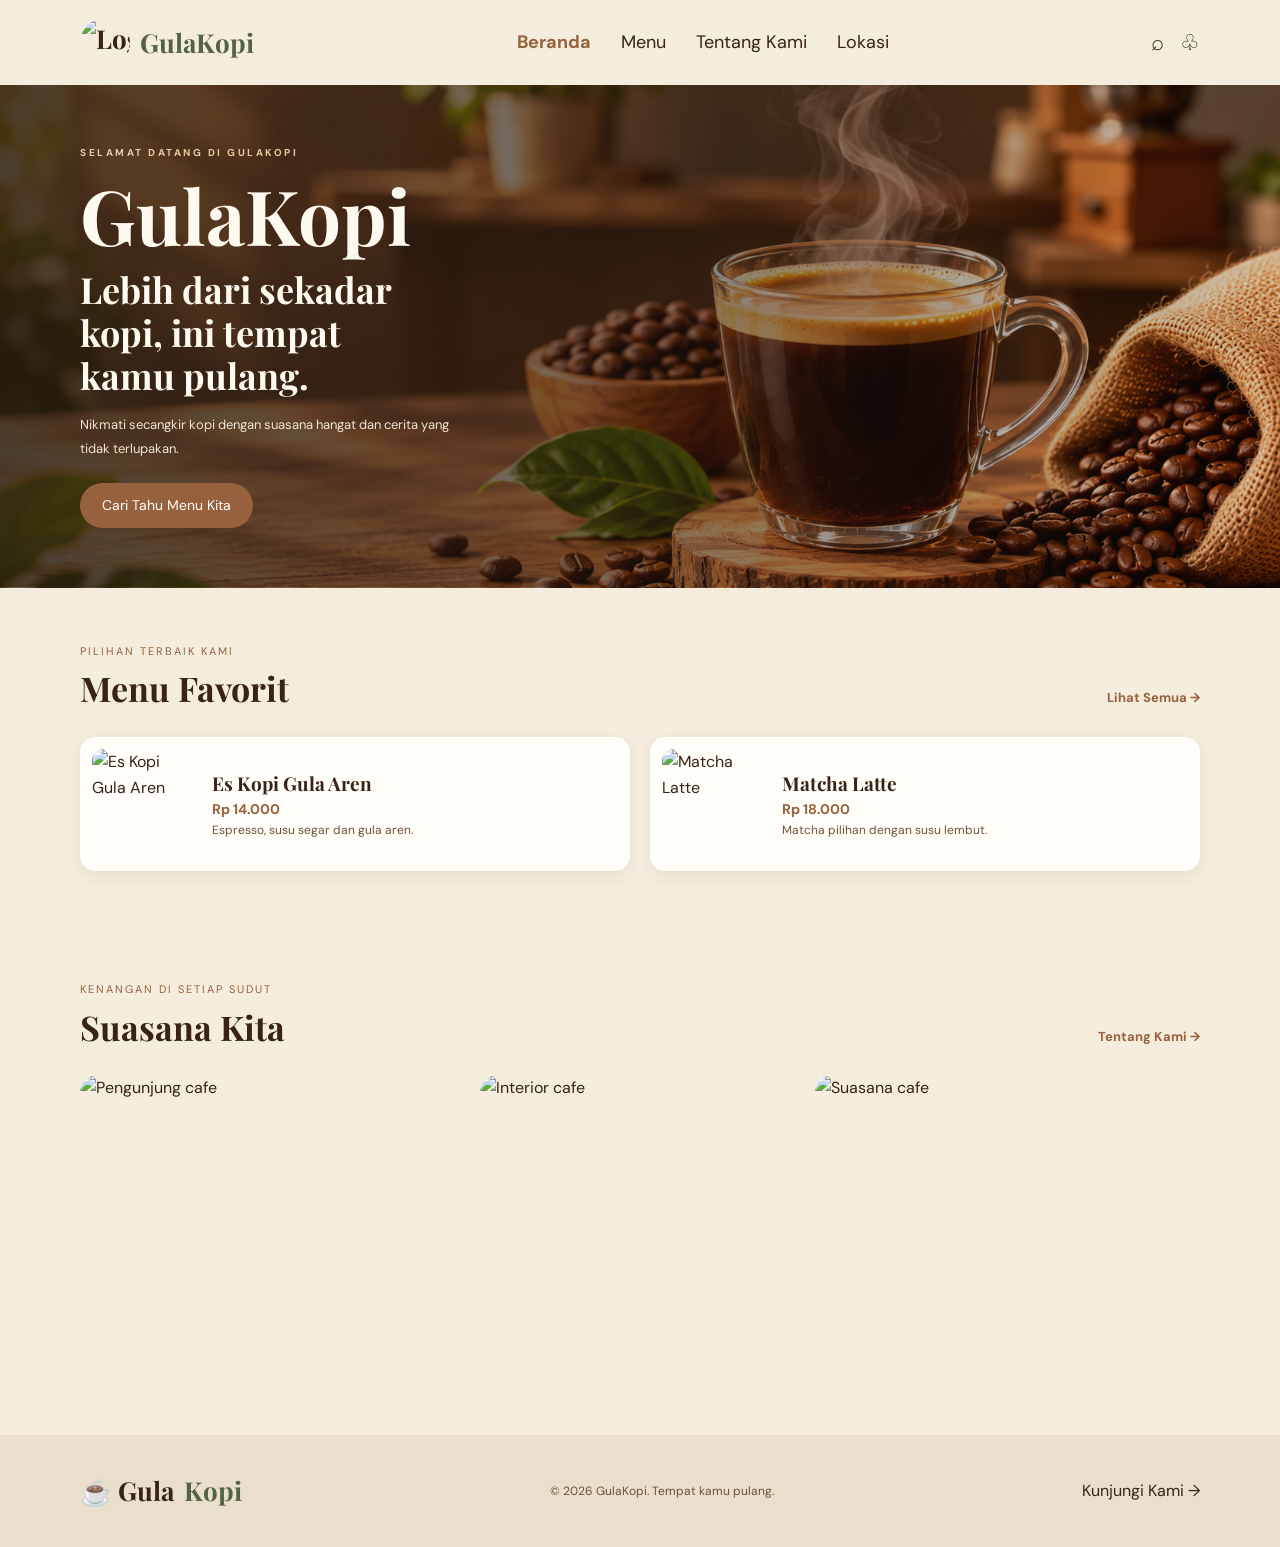
==== menu.html @ 79712e1f "pengembangan web" ====
<!doctype html>
<html lang="id">
  <head>
    <meta charset="UTF-8" />
    <meta name="viewport" content="width=device-width, initial-scale=1.0" />
    <title>GulaKopi</title>
    <link rel="stylesheet" href="style.css" />
  </head>
  <body>
    <header class="container navbar">
      <div class="logo">
        <img src="gambar/image copy .png" alt="Logo GulaKopi" />
        <span>GulaKopi</span>
      </div>

      <nav class="nav-links">
        <a class="active" href="index.html">Beranda</a>
        <a href="menu.html">Menu</a>
        <a href="tentang.html">Tentang Kami</a>
        <a href="lokasi.html">Lokasi</a>
      </nav>

      <div class="nav-action">
        <a href="menu.html">⌕</a>
        <a href="pesan.html">♧</a>
      </div>
    </header>

    <main class="container">
      <section class="hero">
        <div>
          <div class="eyebrow">SELAMAT DATANG DI GULAKOPI</div>
          <h1>GulaKopi</h1>
          <h2>Lebih dari sekadar<br />kopi, ini tempat<br />kamu pulang.</h2>

          <p>
            Nikmati secangkir kopi dengan suasana hangat dan cerita yang tidak
            terlupakan.
          </p>

          <a href="menu.html" class="btn">Cari Tahu Menu Kita</a>
        </div>

        <div class="hero-gallery">
          <img src="gambar/image.png" alt="Interior kedai" />
        </div>
      </section>

      <section class="section">
        <div class="section-heading">
          <div>
            <p>PILIHAN TERBAIK KAMI</p>
            <h2>Menu Favorit</h2>
          </div>
          <a href="menu.html" class="text-link">Lihat Semua →</a>
        </div>

        <div class="favorite-grid">
          <article class="favorite-card">
            <img src="gambar 3.jpg" alt="Es Kopi Gula Aren" />
            <div>
              <h3>Es Kopi Gula Aren</h3>
              <div class="price">Rp 14.000</div>
              <p>Espresso, susu segar dan gula aren.</p>
            </div>
          </article>

          <article class="favorite-card">
            <img src="gambar 4.jpg" alt="Matcha Latte" />
            <div>
              <h3>Matcha Latte</h3>
              <div class="price">Rp 18.000</div>
              <p>Matcha pilihan dengan susu lembut.</p>
            </div>
          </article>
        </div>
      </section>

      <section class="section">
        <div class="section-heading">
          <div>
            <p>KENANGAN DI SETIAP SUDUT</p>
            <h2>Suasana Kita</h2>
          </div>
          <a href="tentang.html" class="text-link">Tentang Kami →</a>
        </div>

        <div class="ambience-grid">
          <img src="gambar 2.jpg" alt="Pengunjung cafe" />
          <img src="gambar 2.jpg" alt="Interior cafe" />
          <img src="gambar 1.jpg" alt="Suasana cafe" />
        </div>
      </section>
    </main>

    <footer class="footer">
      <div class="container footer-content">
        <a href="index.html" class="logo">☕ Gula<span>Kopi</span></a>
        <p>© 2026 GulaKopi. Tempat kamu pulang.</p>
        <a href="lokasi.html">Kunjungi Kami →</a>
      </div>
    </footer>
  </body>
</html>
---- style.css ----
@import url('https://fonts.googleapis.com/css2?family=DM+Sans:wght@400;500;600;700&family=Playfair+Display:wght@500;600;700&display=swap');

/* ========================================
   COLOR VARIABLES
======================================== */

:root {
    --cream: #f4eddd;
    --cream-dark: #e8ddc7;
    --brown: #382316;
    --brown-light: #705039;
    --coffee: #98613d;
    --white: #fffdf8;
    --green: #536345;
}

/* ========================================
   RESET & GLOBAL
======================================== */

* {
    margin: 0;
    padding: 0;
    box-sizing: border-box;
    scroll-behavior: smooth;
}

body {
    background: var(--cream);
    color: var(--brown);
    font-family: 'DM Sans', sans-serif;
    line-height: 1.6;
    overflow-x: hidden;
}

a {
    color: inherit;
    text-decoration: none;
}

img {
    display: block;
    width: 100%;
    object-fit: cover;
}

h1, h2, h3, .logo {
    font-family: 'Playfair Display', Georgia, serif;
}

.container {
    width: min(1120px, 90%);
    margin: auto;
}

/* NAVBAR */

.logo {
    display: flex;
    align-items: center;
    gap: 10px;
}

.logo img {
    width: 50px;
    height: 50px;
    border-radius: 50%;
}

.navbar {
    height: 85px;
    display: flex;
    align-items: center;
    justify-content: space-between;
    gap: 25px;
}

.logo {
    font-size: 26px;
    font-weight: 700;
    white-space: nowrap;
}

.logo span {
    color: var(--green);
}

.nav-links {
    display: flex;
    align-items: center;
    gap: 30px;
}

.nav-links a {
    font-size: 18px;
    transition: .3s;
}

.nav-links a:hover,
.nav-links a.active {
    color: var(--coffee);
    font-weight: 700;
}

.nav-action {
    display: flex;
    gap: 16px;
    font-size: 22px;
}

/* BUTTON */

.btn {
    display: inline-block;
    padding: 12px 24px;
    border-radius: 30px;
    background: var(--coffee);
    color: white;
    font-size: 14px;
    transition: .3s;
    border: none;
    cursor: pointer;
}

.btn:hover {
    background: var(--brown);
    transform: translateY(-2px);
}

.btn-outline {
    background: transparent;
    color: var(--brown);
    border: 1px solid var(--coffee);
}

/* HERO */
.hero {
    position: relative;
    width: 100vw;
    min-height: 500px;

    margin-left: calc(50% - 50vw);

    display: flex;
    align-items: center;

    padding: 60px max(6%, calc((100vw - 1120px) / 2));

    background-image:
        linear-gradient(
            90deg,
            rgba(35, 23, 15, 0.82) 0%,
            rgba(35, 23, 15, 0.60) 45%,
            rgba(35, 23, 15, 0.20) 100%
        ),
        url("gambar/image.png");

    background-size: cover;
    background-position: center;
    background-repeat: no-repeat;

    overflow: hidden;
}

/* Sembunyikan gambar gallery lama */

.hero-gallery {
    display: none;
}

/* HERO CONTENT */

.hero > div:first-child {
    position: relative;
    z-index: 2;
    max-width: 480px;
}

.hero .eyebrow {
    color: #e8c9a4;
    font-size: 10px;
    font-weight: 700;
    letter-spacing: 2.5px;
    margin-bottom: 14px;
}

.hero h1 {
    color: #fffaf0;
    font-size: clamp(55px, 6vw, 76px);
    line-height: 1.05;
    margin-bottom: 13px;
}

.hero h2 {
    color: #fffaf0;
    font-size: clamp(27px, 3.2vw, 36px);
    line-height: 1.2;
    margin-bottom: 16px;
}

.hero p {
    max-width: 380px;
    color: #f0e5d5;
    font-size: 13px;
    line-height: 1.8;
    margin-bottom: 23px;
}

.hero .btn {
    padding: 11px 22px;
    background: var(--coffee);
    color: white;
}

.hero .btn:hover {
    background: #70452c;
}

/* ========================================
   GENERAL SECTION
======================================== */

.section {
    padding: 55px 0;
}

.section-heading {
    display: flex;
    justify-content: space-between;
    align-items: end;
    margin-bottom: 28px;
}

.section-heading h2 {
    font-size: 34px;
    line-height: 1.2;
}

.section-heading p {
    color: var(--coffee);
    font-size: 11px;
    letter-spacing: 2px;
    margin-bottom: 8px;
}

.text-link {
    color: var(--coffee);
    font-size: 13px;
    font-weight: 700;
}

/* ========================================
   PRODUCT CARDS
======================================== */

.product-grid {
    display: grid;
    grid-template-columns: repeat(3, 1fr);
    gap: 22px;
}

.product-card {
    background: var(--white);
    padding: 12px;
    border-radius: 16px;
    box-shadow: 0 6px 18px #38231613;
    transition: .3s;
}

.product-card:hover {
    transform: translateY(-5px);
}

.product-card img {
    height: 205px;
    border-radius: 12px;
    margin-bottom: 13px;
}

.product-card h3 {
    font-size: 19px;
    margin-bottom: 5px;
}

.product-card p {
    font-size: 13px;
    color: var(--brown-light);
    margin-bottom: 10px;
}

.price {
    color: var(--coffee);
    font-weight: 700;
    font-size: 14px;
}

/* ========================================
   FAVORITE MENU
======================================== */

.favorite-grid {
    display: grid;
    grid-template-columns: repeat(2, 1fr);
    gap: 20px;
}

.favorite-card {
    display: flex;
    gap: 15px;
    padding: 12px;
    background: var(--white);
    border-radius: 15px;
    align-items: center;
    box-shadow: 0 5px 15px #38231612;
}

.favorite-card img {
    width: 105px;
    height: 110px;
    border-radius: 12px;
}

.favorite-card h3 {
    font-size: 19px;
}

.favorite-card p {
    font-size: 12px;
    color: var(--brown-light);
}

/* ========================================
   AMBIENCE
======================================== */

.ambience-grid {
    display: grid;
    grid-template-columns: 1.2fr 1fr 1.2fr;
    gap: 15px;
}

.ambience-grid img {
    height: 240px;
    border-radius: 18px;
}

/* ========================================
   PAGE HEADER
======================================== */

.page-header {
    padding: 65px 0 45px;
    text-align: center;
}

.page-header h1 {
    font-size: 48px;
    margin-bottom: 12px;
}

.page-header p {
    color: var(--brown-light);
    font-size: 14px;
}

/* ========================================
   ABOUT
======================================== */

.about-grid {
    display: grid;
    grid-template-columns: 1fr 1fr;
    gap: 45px;
    align-items: center;
}

.about-grid img {
    height: 390px;
    border-radius: 20px;
}

.about-grid h2 {
    font-size: 36px;
    line-height: 1.2;
    margin-bottom: 18px;
}

.about-grid p {
    color: var(--brown-light);
    font-size: 14px;
    margin-bottom: 15px;
}

/* ========================================
   INFO
======================================== */

.info-grid {
    display: grid;
    grid-template-columns: repeat(3, 1fr);
    gap: 20px;
}

.info-card {
    background: var(--white);
    padding: 28px;
    border-radius: 17px;
}

.info-card .icon {
    font-size: 28px;
    margin-bottom: 12px;
}

.info-card h3 {
    font-size: 20px;
    margin-bottom: 10px;
}

.info-card p {
    color: var(--brown-light);
    font-size: 13px;
}

/* ========================================
   LOCATION
======================================== */

.location-box {
    background: var(--white);
    padding: 20px;
    border-radius: 18px;
    display: grid;
    grid-template-columns: 1fr 1fr;
    gap: 25px;
    align-items: center;
}

.location-box img {
    height: 300px;
    border-radius: 12px;
}

/* ========================================
   ORDER
======================================== */

.order-layout {
    display: grid;
    grid-template-columns: 1.4fr .8fr;
    gap: 25px;
    align-items: start;
}

.order-list,
.order-summary {
    background: var(--white);
    padding: 22px;
    border-radius: 17px;
}

.order-item {
    display: flex;
    align-items: center;
    gap: 15px;
    padding: 15px 0;
    border-bottom: 1px solid var(--cream-dark);
}

.order-item img {
    width: 80px;
    height: 80px;
    border-radius: 12px;
}

.order-item-info {
    flex: 1;
}

.order-item h3 {
    font-size: 17px;
}

.order-item p {
    color: var(--coffee);
    font-size: 13px;
}

.order-item input {
    width: 55px;
    padding: 8px;
    border: 1px solid var(--cream-dark);
    border-radius: 8px;
}

.order-summary h2 {
    margin-bottom: 18px;
}

.summary-row {
    display: flex;
    justify-content: space-between;
    margin: 13px 0;
    font-size: 14px;
}

.total {
    border-top: 1px solid var(--cream-dark);
    padding-top: 15px;
    font-weight: 700;
}

/* ========================================
   FOOTER
======================================== */

.footer {
    background: #e9dfcc;
    padding: 35px 0;
    margin-top: 65px;
}

.footer-content {
    display: flex;
    justify-content: space-between;
    align-items: center;
    gap: 20px;
}

.footer p {
    font-size: 12px;
    color: var(--brown-light);
}

/* ========================================
   RESPONSIVE - TABLET
======================================== */

@media (max-width: 800px) {

    .nav-links {
        gap: 15px;
    }

    .hero {
        min-height: 430px;
        padding: 50px 7%;
        background-position: center;
    }

    .hero h1 {
        font-size: 60px;
    }

    .hero h2 {
        font-size: 31px;
    }

    .product-grid {
        grid-template-columns: repeat(2, 1fr);
    }

    .order-layout {
        grid-template-columns: 1fr;
    }
}

/* ========================================
   RESPONSIVE - MOBILE
======================================== */

@media (max-width: 600px) {

    .navbar {
        height: auto;
        padding: 20px 0;
        flex-wrap: wrap;
    }

    .nav-links {
        order: 3;
        width: 100%;
        overflow-x: auto;
        padding: 8px 0;
        gap: 22px;
    }

    .nav-links a {
        white-space: nowrap;
        font-size: 12px;
    }

    /* HERO MOBILE */

    .hero {
        min-height: 380px;
        padding: 40px 6%;
        background-position: center;
    }

    .hero h1 {
        font-size: 48px;
    }

    .hero h2 {
        font-size: 26px;
    }

    .hero .eyebrow {
        font-size: 9px;
        margin-bottom: 10px;
    }

    .hero p {
        font-size: 12px;
        margin-bottom: 18px;
    }

    .hero .btn {
        padding: 10px 18px;
        font-size: 12px;
    }

    /* SECTION */

    .section {
        padding: 35px 0;
    }

    .section-heading h2 {
        font-size: 26px;
    }

    .section-heading {
        align-items: start;
        gap: 10px;
    }

    /* PRODUCTS */

    .product-grid {
        grid-template-columns: 1fr 1fr;
        gap: 12px;
    }

    .product-card img {
        height: 145px;
    }

    .product-card h3 {
        font-size: 15px;
    }

    .product-card p {
        font-size: 11px;
    }

    /* FAVORITE */

    .favorite-grid {
        grid-template-columns: 1fr;
    }

    /* ABOUT & LOCATION */

    .about-grid,
    .location-box {
        grid-template-columns: 1fr;
    }

    /* AMBIENCE */

    .ambience-grid {
        grid-template-columns: 1fr 1fr;
    }

    .ambience-grid img {
        height: 150px;
    }

    .ambience-grid img:first-child {
        grid-column: span 2;
    }

    /* INFO */

    .info-grid {
        grid-template-columns: 1fr;
    }

    /* PAGE HEADER */

    .page-header {
        padding: 40px 0 25px;
    }

    .page-header h1 {
        font-size: 36px;P
    }

    /* ABOUT IMAGE */

    .about-grid img {
        height: 260px;
    }

    /* FOOTER */

    .footer-content {
        flex-direction: column;
        text-align: center;
    }
}
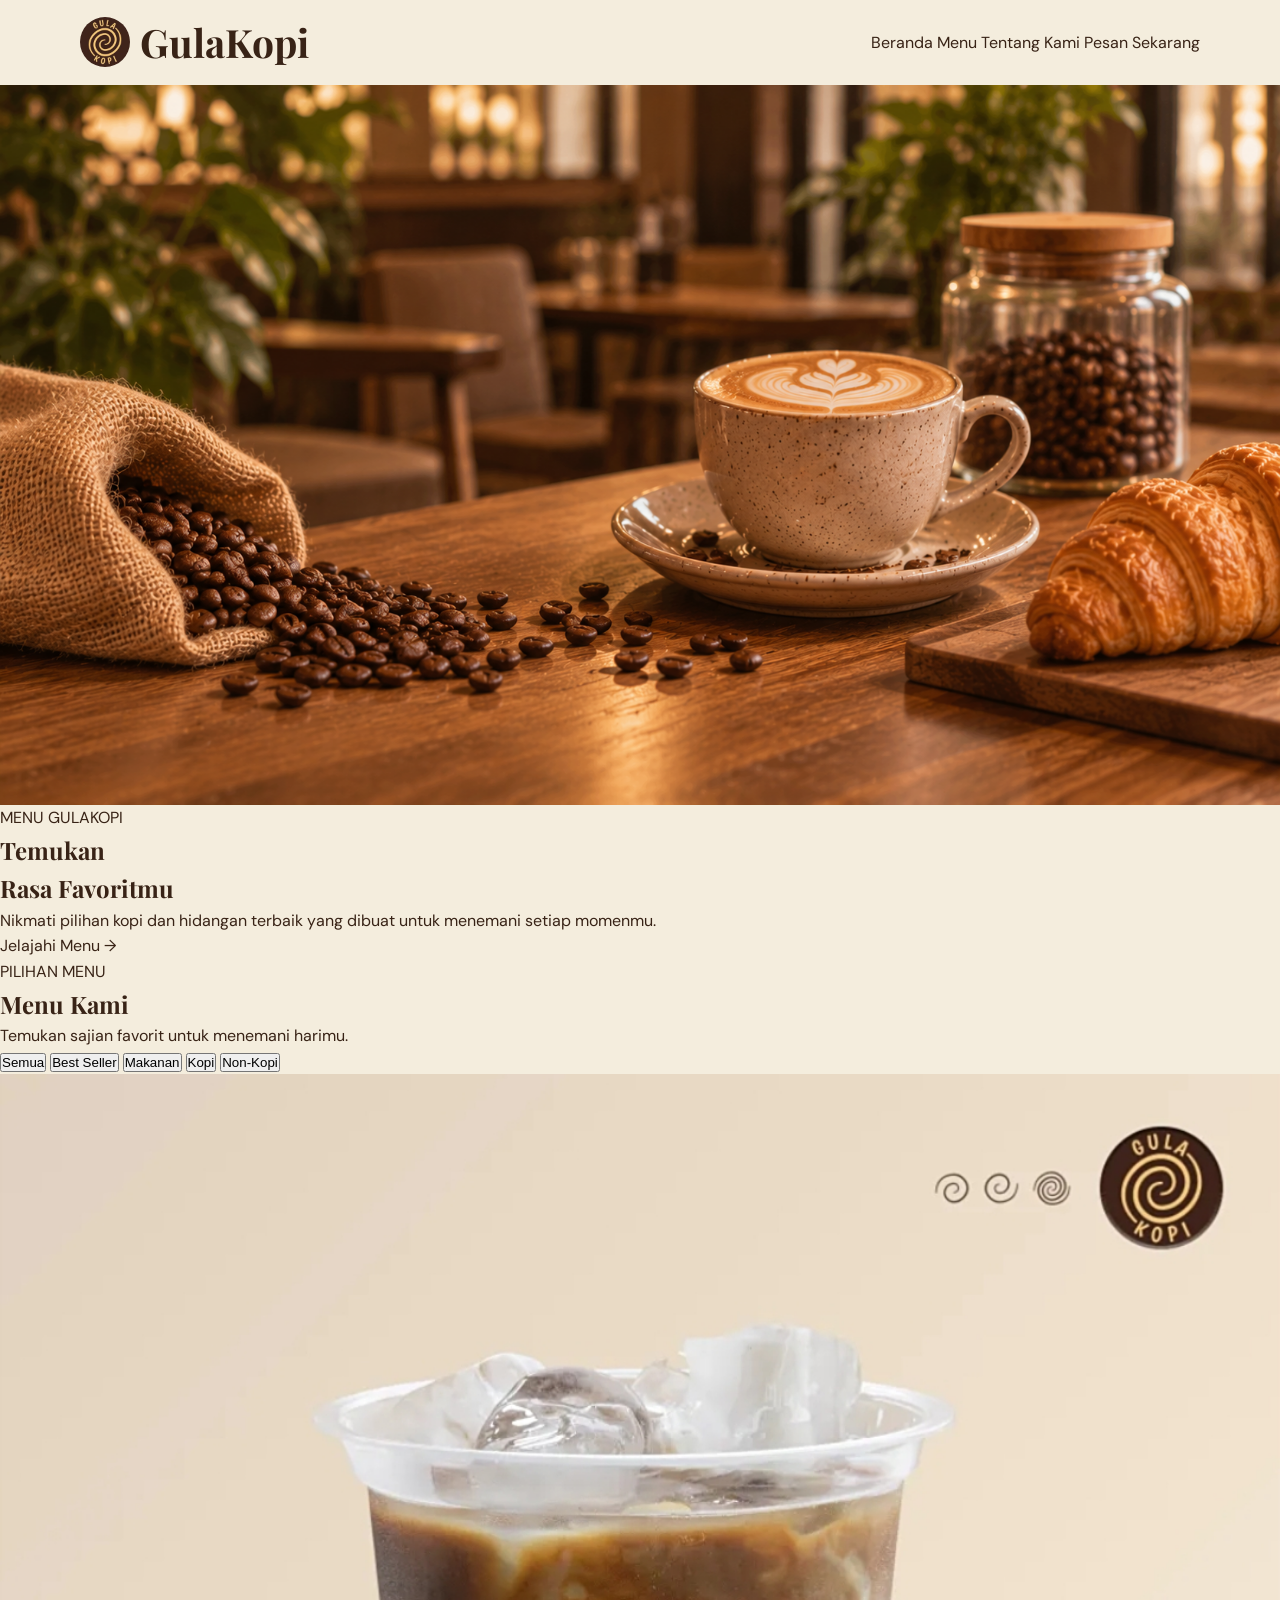
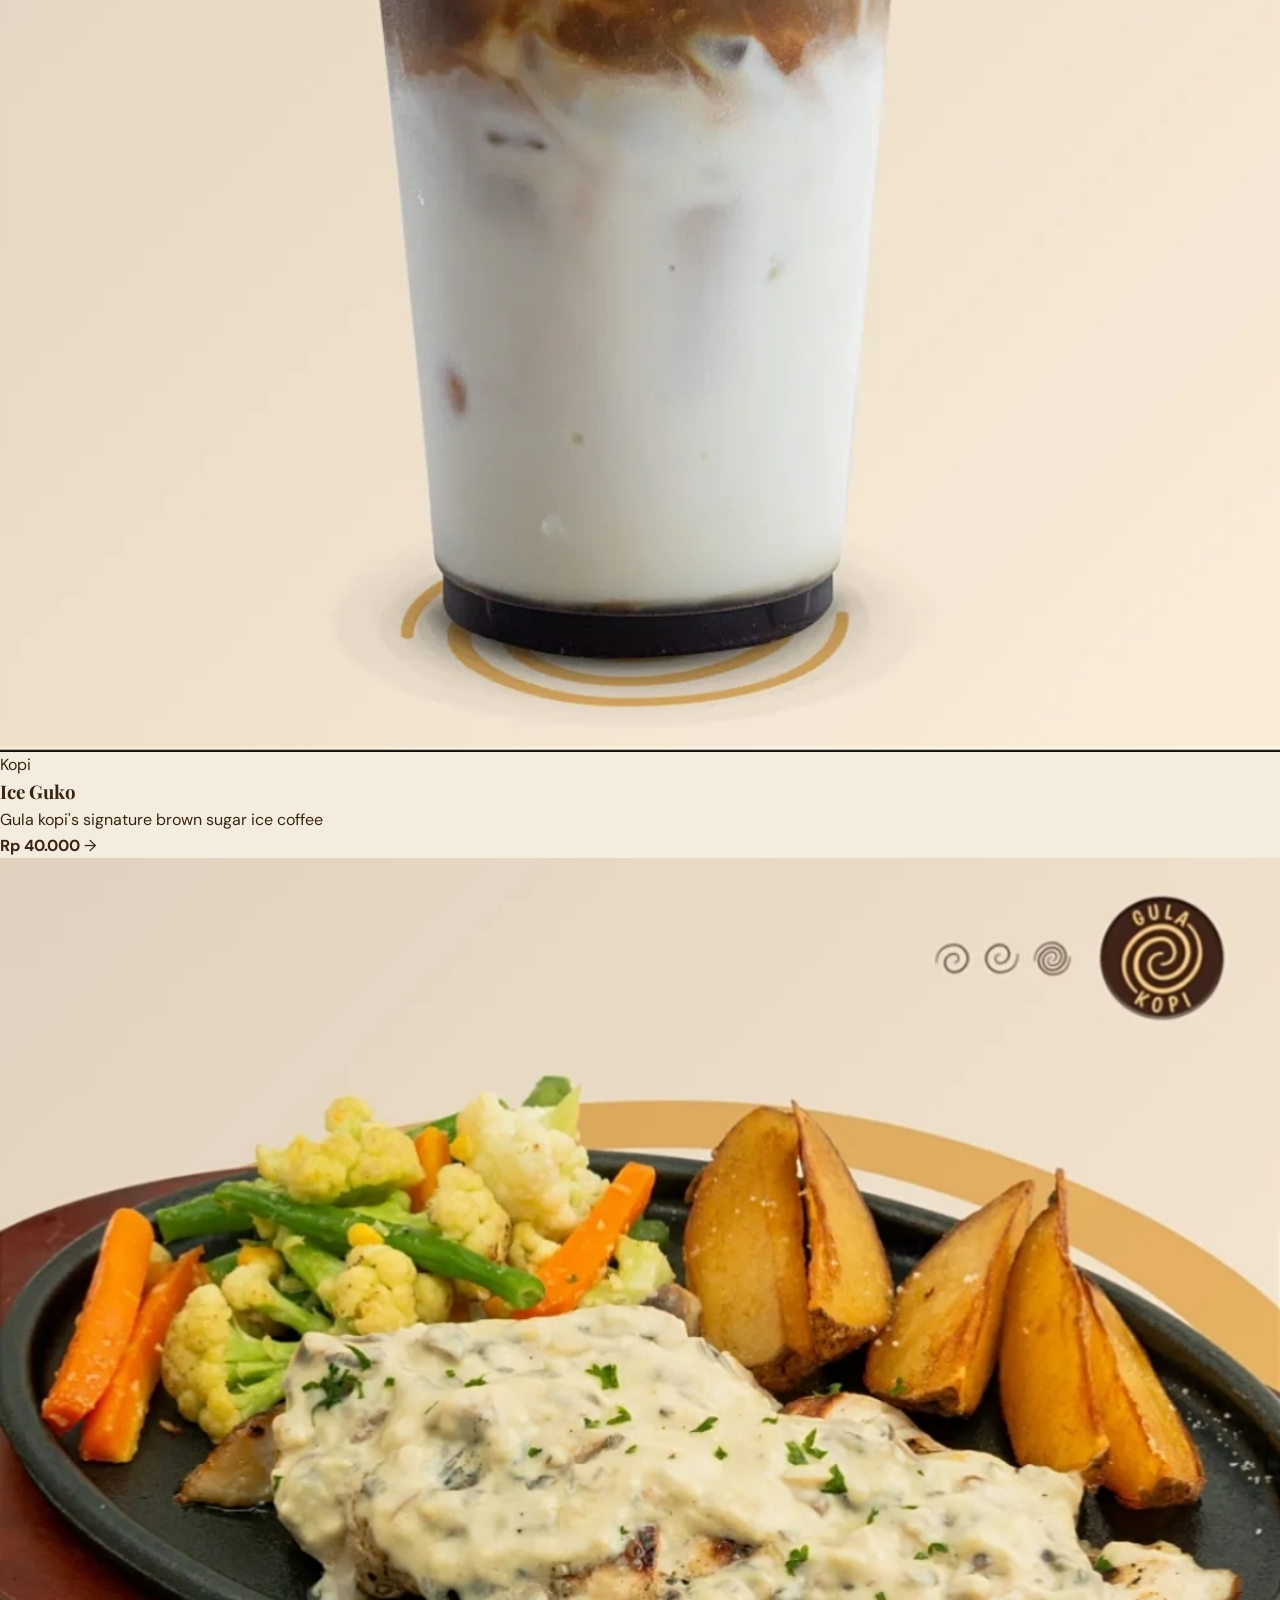
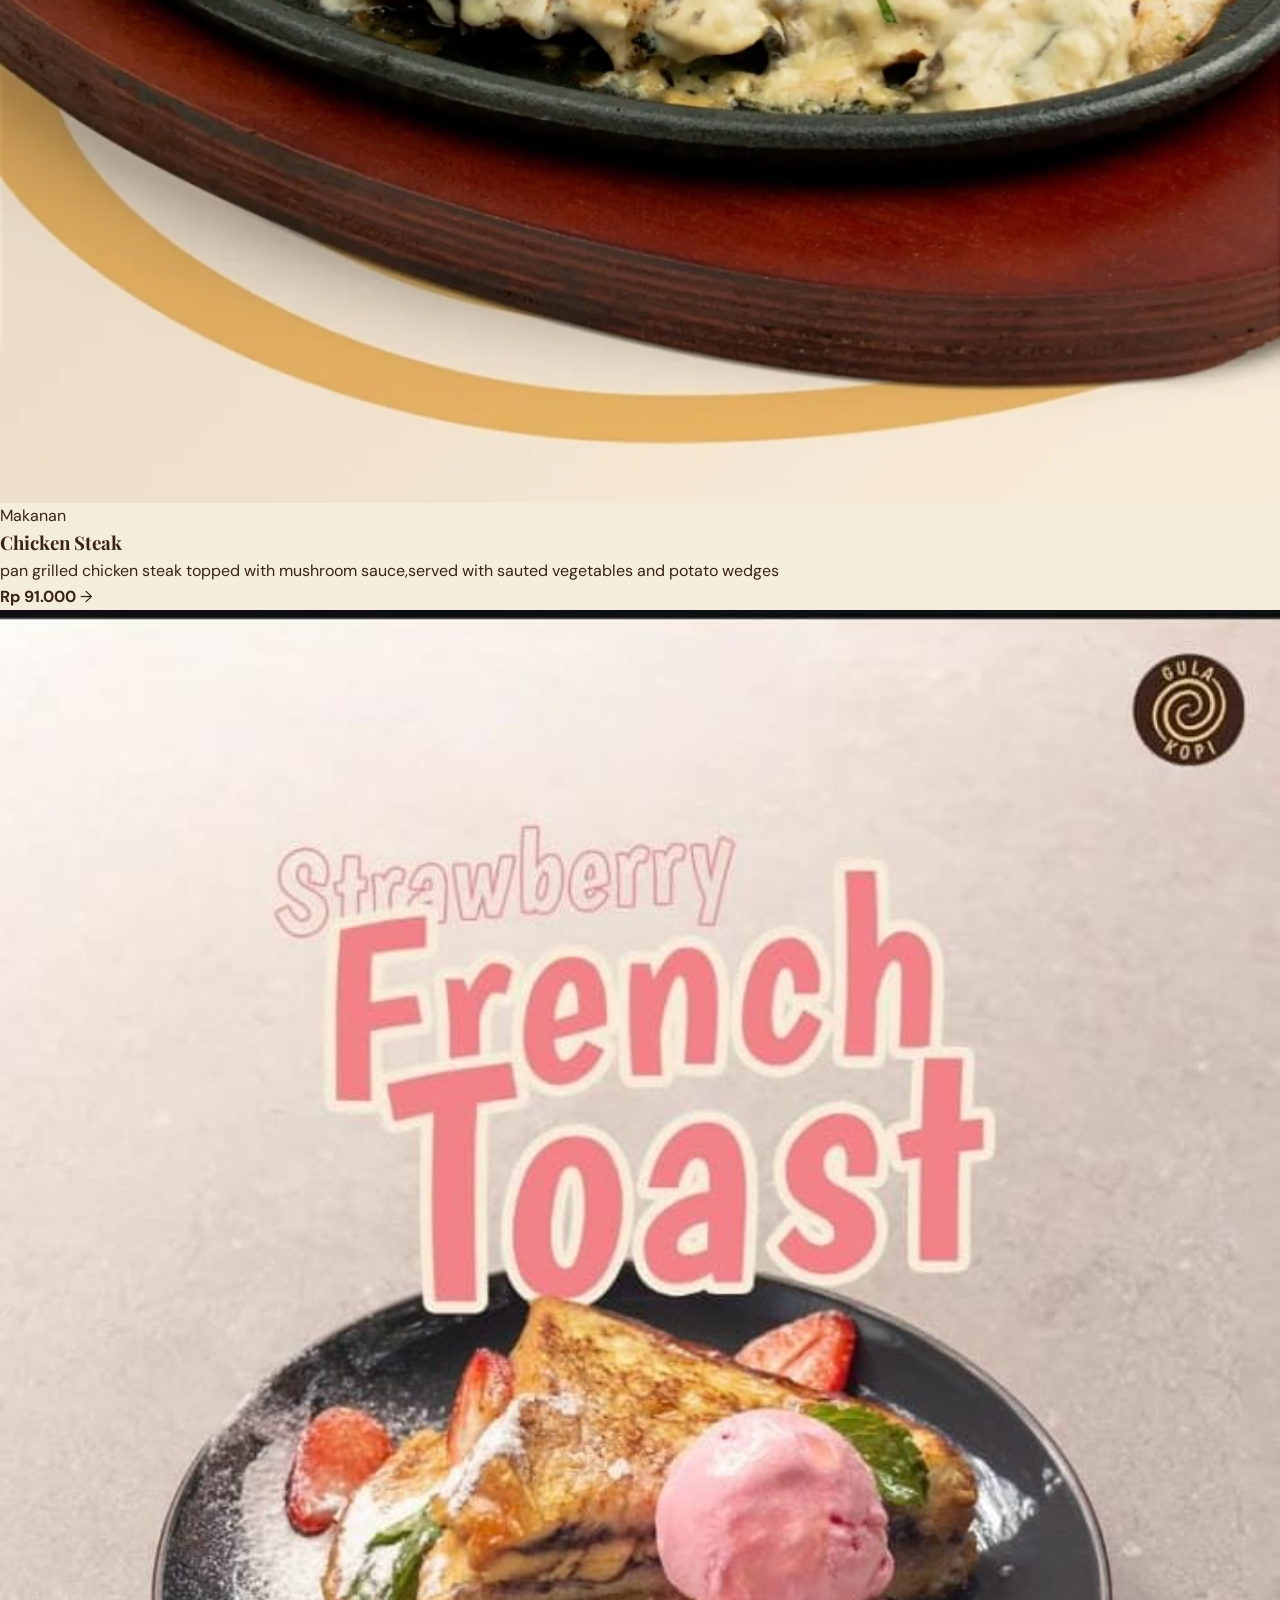
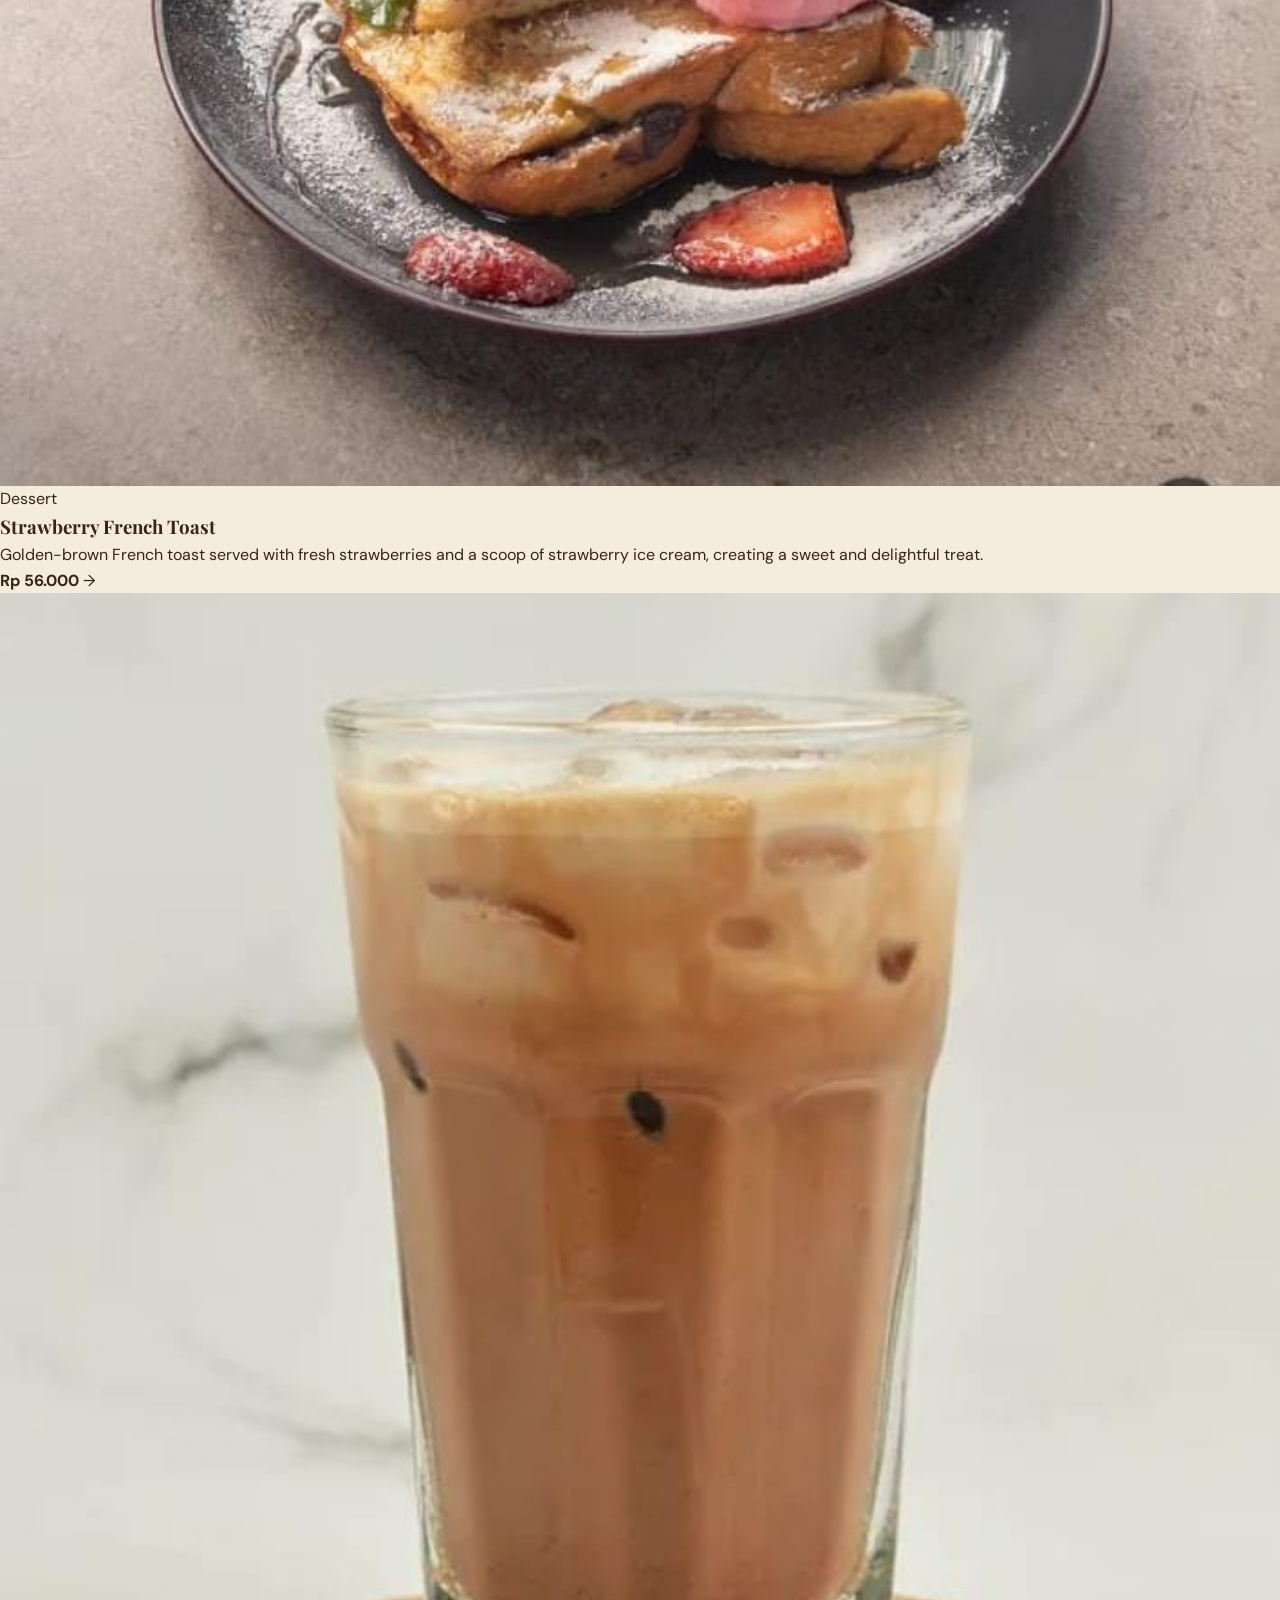
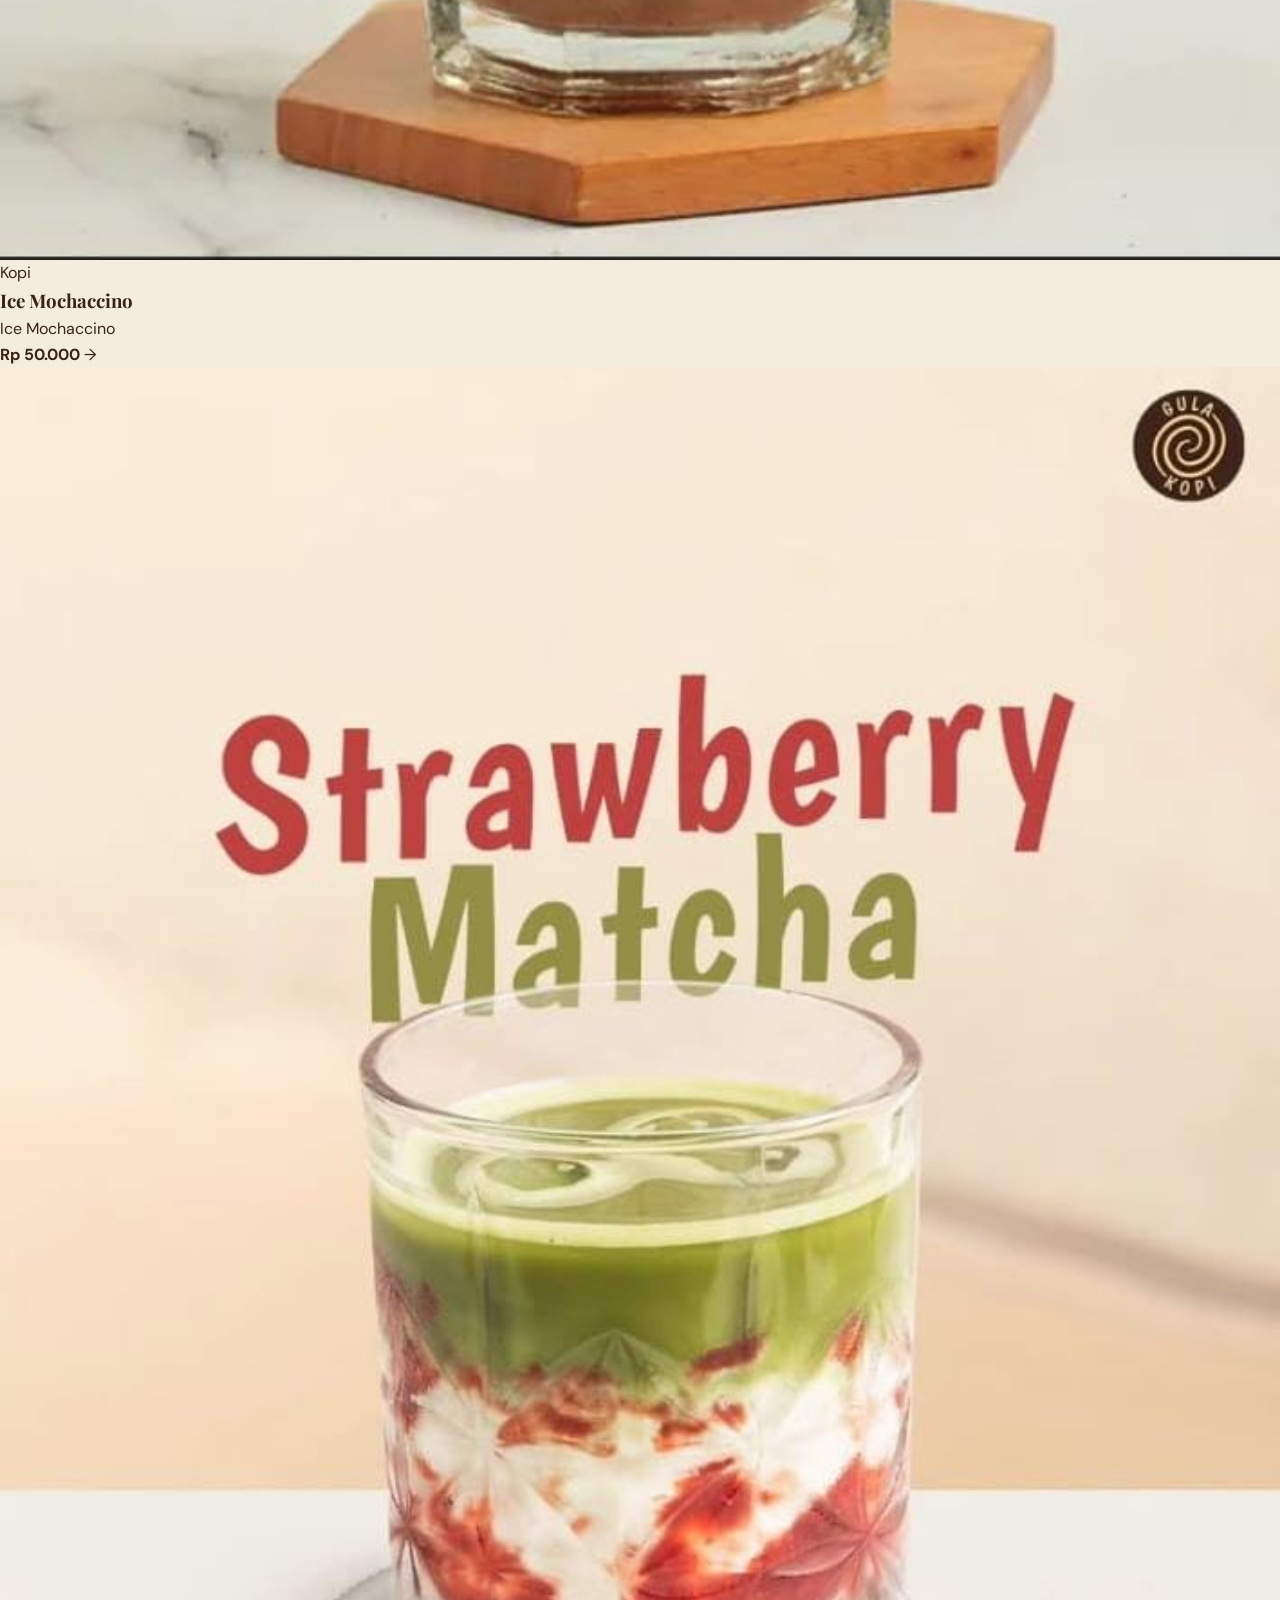
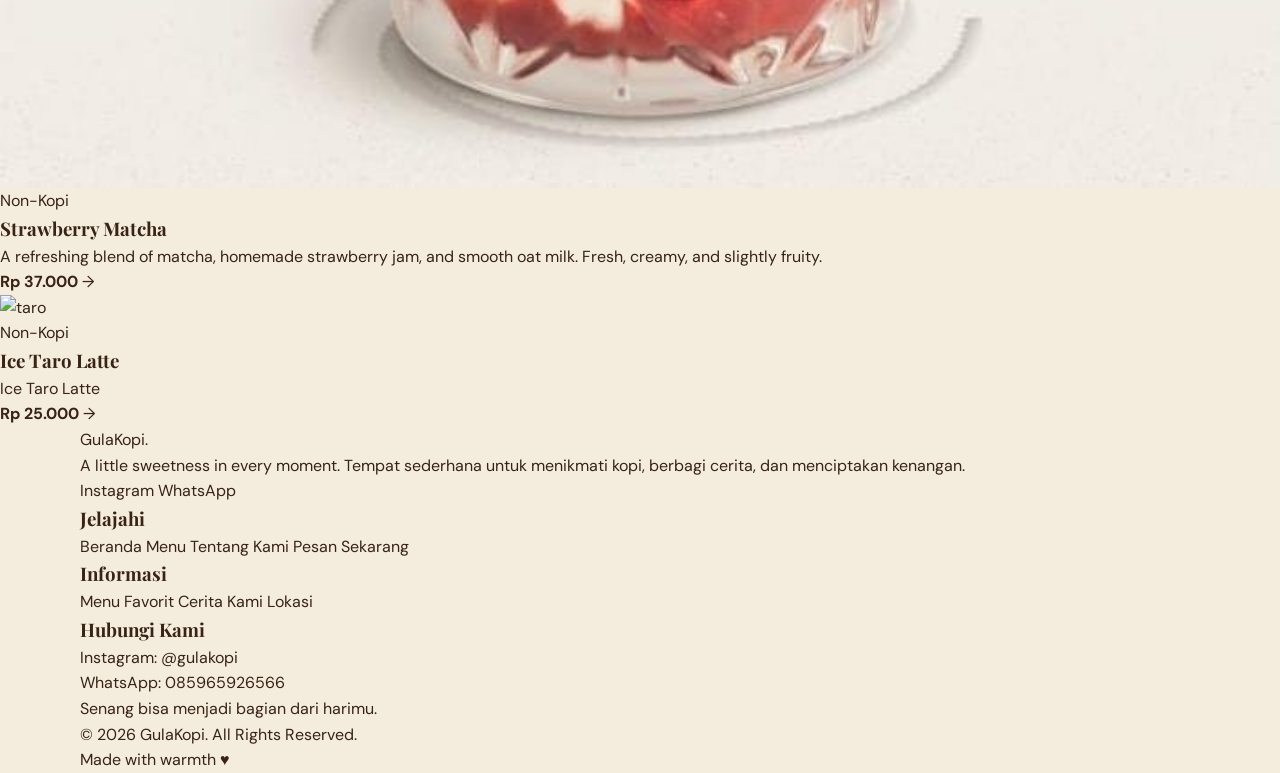
==== commit fe3aaf8e: "lanjutan html berikutnya" ====
--- a/menu.html
+++ b/menu.html
@@ -1,104 +1,330 @@
-<!doctype html>
+
+<!DOCTYPE html>
 <html lang="id">
-  <head>
-    <meta charset="UTF-8" />
-    <meta name="viewport" content="width=device-width, initial-scale=1.0" />
-    <title>GulaKopi</title>
-    <link rel="stylesheet" href="style.css" />
-  </head>
-  <body>
+<head>
+    <meta charset="UTF-8">
+    <meta name="viewport" content="width=device-width, initial-scale=1.0">
+
+    <title>Menu - GulaKopi</title>
+
+    <link rel="stylesheet" href="style.css">
+
+    <link rel="preconnect" href="https://fonts.googleapis.com">
+    <link rel="preconnect" href="https://fonts.gstatic.com" crossorigin>
+
+    <link href="https://fonts.googleapis.com/css2?family=DM+Sans:wght@400;500;600;700&family=Playfair+Display:wght@500;600;700&display=swap" rel="stylesheet">
+    <link
+        rel="stylesheet"
+        href="https://cdnjs.cloudflare.com/ajax/libs/font-awesome/6.7.2/css/all.min.css">
+</head>
+
+<body>
+
+    <!-- NAVBAR -->
     <header class="container navbar">
-      <div class="logo">
-        <img src="gambar/image copy .png" alt="Logo GulaKopi" />
-        <span>GulaKopi</span>
-      </div>
-
-      <nav class="nav-links">
-        <a class="active" href="index.html">Beranda</a>
-        <a href="menu.html">Menu</a>
-        <a href="tentang.html">Tentang Kami</a>
-        <a href="lokasi.html">Lokasi</a>
-      </nav>
-
-      <div class="nav-action">
-        <a href="menu.html">⌕</a>
-        <a href="pesan.html">♧</a>
-      </div>
+
+        <div class="logo">
+            <img src="gambar/logo.png" alt="Logo GulaKopi">
+            <h2>GulaKopi</h2>
+        </div>
+
+        <nav>
+            <a href="index.html">Beranda</a>
+            <a href="menu.html" class="active">Menu</a>
+            <a href="tentang.html">Tentang Kami</a>
+            <a href="pesan.html" class="nav-button">Pesan Sekarang</a>
+        </nav>
+
     </header>
 
-    <main class="container">
-      <section class="hero">
-        <div>
-          <div class="eyebrow">SELAMAT DATANG DI GULAKOPI</div>
-          <h1>GulaKopi</h1>
-          <h2>Lebih dari sekadar<br />kopi, ini tempat<br />kamu pulang.</h2>
-
-          <p>
-            Nikmati secangkir kopi dengan suasana hangat dan cerita yang tidak
-            terlupakan.
-          </p>
-
-          <a href="menu.html" class="btn">Cari Tahu Menu Kita</a>
-        </div>
-
-        <div class="hero-gallery">
-          <img src="gambar/image.png" alt="Interior kedai" />
-        </div>
-      </section>
-
-      <section class="section">
-        <div class="section-heading">
-          <div>
-            <p>PILIHAN TERBAIK KAMI</p>
-            <h2>Menu Favorit</h2>
-          </div>
-          <a href="menu.html" class="text-link">Lihat Semua →</a>
-        </div>
-
-        <div class="favorite-grid">
-          <article class="favorite-card">
-            <img src="gambar 3.jpg" alt="Es Kopi Gula Aren" />
-            <div>
-              <h3>Es Kopi Gula Aren</h3>
-              <div class="price">Rp 14.000</div>
-              <p>Espresso, susu segar dan gula aren.</p>
+
+    <!-- HERO MENU -->
+    <section class="menu-hero">
+
+        <img
+            src="gambar/hero2.png"
+            alt="Kopi dan hidangan GulaKopi"
+            class="menu-hero-image"
+        >
+
+        <div class="menu-hero-overlay"></div>
+
+        <div class="menu-hero-content">
+
+            <span class="menu-hero-label">
+                MENU GULAKOPI
+            </span>
+
+            <h1>
+                Temukan<br>
+                Rasa Favoritmu
+            </h1>
+
+            <p>
+                Nikmati pilihan kopi dan hidangan terbaik
+                yang dibuat untuk menemani setiap momenmu.
+            </p>
+
+            <a href="#daftar-menu" class="menu-hero-button">
+                Jelajahi Menu <span>→</span>
+            </a>
+
+        </div>
+
+    </section>
+
+
+    <!-- DAFTAR MENU -->
+    <main class="menu-section" id="daftar-menu">
+
+        <div class="menu-heading">
+
+            <span>PILIHAN MENU</span>
+
+            <h2>Menu Kami</h2>
+
+            <p>
+                Temukan sajian favorit untuk menemani harimu.
+            </p>
+
+        </div>
+
+
+        <!-- FILTER KATEGORI -->
+        <div class="menu-filter">
+
+            <button class="filter-btn active" data-filter="semua">
+                Semua
+            </button>
+
+            <button class="filter-btn " data-filter="best seller">
+                Best Seller
+            </button>
+
+            <button class="filter-btn" data-filter="makanan">
+                Makanan
+            </button>
+
+            <button class="filter-btn" data-filter="kopi">
+                Kopi
+            </button>
+
+            <button class="filter-btn" data-filter="non-kopi">
+                Non-Kopi
+            </button>
+
+            
+
+        </div>
+
+
+        <!-- GRID MENU -->
+        <div class="menu-grid">
+
+            <!-- MENU 1 -->
+            <article class="menu-card" data-category="kopi">
+
+                <img src="gambar/guko.png" alt="Es Kopi Susu">
+
+                <div class="menu-card-content">
+
+                    <span class="menu-category">Kopi</span>
+
+                    <h3>Ice Guko</h3>
+
+                    <p>
+                     Gula kopi's signature brown sugar ice coffee
+                    </p>
+
+                    <div class="menu-card-bottom">
+                        <strong>Rp 40.000</strong>
+                        <a href="pesan.html" aria-label="Pesan Ice Guko">→</a>
+                    </div>
+
+                </div>
+            </article>
+
+
+            <!-- MENU 2 -->
+            <article class="menu-card" data-category="non-kopi">
+
+                <img src="gambar/steak.png" alt="Matcha Latte">
+
+                <div class="menu-card-content">
+
+                    <span class="menu-category">Makanan</span>
+
+                    <h3>Chicken Steak</h3>
+
+                    <p>
+                       pan grilled chicken steak topped with mushroom sauce,served with
+                sauted vegetables and potato wedges
+                    </p>
+
+                    <div class="menu-card-bottom">
+                        <strong>Rp 91.000</strong>
+                        <a href="pesan.html" aria-label="Pesan Chicken Steak">→</a>
+                    </div>
+
+                </div>
+            </article>
+
+
+            <!-- MENU 3 -->
+            <article class="menu-card" data-category="dessert">
+
+                <img src="gambar/frenchtoast.png" alt="Strawberry French Toast">
+
+                <div class="menu-card-content">
+
+                    <span class="menu-category">Dessert</span>
+
+                    <h3>Strawberry French Toast</h3>
+
+                    <p>
+                        Golden-brown French toast served with fresh strawberries and a scoop of strawberry ice cream, creating a sweet and delightful treat.
+                    </p>
+
+                    <div class="menu-card-bottom">
+                        <strong>Rp 56.000</strong>
+                        <a href="pesan.html" aria-label="Pesan Strawberry French Toast">→</a>
+                    </div>
+
+                </div>
+            </article>
+
+
+            <!-- MENU 4 -->
+            <article class="menu-card" data-category="kopi">
+
+                <img src="gambar/mochaccino.png" alt="Mochaccino">
+
+                <div class="menu-card-content">
+
+                    <span class="menu-category">Kopi</span>
+
+                    <h3>Ice Mochaccino</h3>
+
+                    <p>
+                        Ice Mochaccino
+                    </p>
+
+                    <div class="menu-card-bottom">
+                        <strong>Rp 50.000</strong>
+                        <a href="pesan.html" aria-label="Pesan Ice Mochaccino">→</a>
+                    </div>
+
+                </div>
+            </article>
+
+
+            <!-- MENU 5 -->
+            <article class="menu-card" data-category="non-kopi">
+
+                <img src="gambar/strwbrymatcha.png" alt="Strawberry Matcha  ">
+
+                <div class="menu-card-content">
+
+                    <span class="menu-category">Non-Kopi</span>
+
+                    <h3>Strawberry Matcha</h3>
+
+                    <p>
+                        A refreshing blend of matcha, homemade strawberry jam, and smooth oat milk. Fresh, creamy, and slightly fruity.
+                    </p>
+
+                    <div class="menu-card-bottom">
+                        <strong>Rp 37.000</strong>
+                        <a href="pesan.html" aria-label="Pesan Strawberry Matcha">→</a>
+                    </div>
+
+                </div>
+            </article>
+
+
+            <!-- MENU 6 -->
+            <article class="menu-card" data-category="non-kopi">
+
+                <img src="gambar/taro.png" alt="taro">
+
+                <div class="menu-card-content">
+
+                    <span class="menu-category">Non-Kopi</span>
+
+                    <h3>Ice Taro Latte</h3>
+
+                    <p>
+                      Ice Taro Latte
+                    </p>
+
+                    <div class="menu-card-bottom">
+                        <strong>Rp 25.000</strong>
+                        <a href="pesan.html" aria-label="Pesan Ice Taro Latte">→</a>
+                    </div>
+
+                </div>
+            </article>
+
+        </div>
+
+    </main>
+
+
+    
+<footer class="site-footer">
+    <div class="container footer-main">
+
+        <!-- BRAND -->
+        <div class="footer-brand">
+            <a href="index.html" class="footer-logo">GulaKopi<span>.</span></a>
+
+            <p>
+                A little sweetness in every moment.
+                Tempat sederhana untuk menikmati kopi,
+                berbagi cerita, dan menciptakan kenangan.
+            </p>
+
+            <div class="footer-social">
+                <a href="https://www.instagram.com/gulakopi.bali/" aria-label="Instagram">Instagram</a>
+                <a href="https://wa.me/6285965926566" aria-label="WhatsApp">WhatsApp</a>
             </div>
-          </article>
-
-          <article class="favorite-card">
-            <img src="gambar 4.jpg" alt="Matcha Latte" />
-            <div>
-              <h3>Matcha Latte</h3>
-              <div class="price">Rp 18.000</div>
-              <p>Matcha pilihan dengan susu lembut.</p>
-            </div>
-          </article>
-        </div>
-      </section>
-
-      <section class="section">
-        <div class="section-heading">
-          <div>
-            <p>KENANGAN DI SETIAP SUDUT</p>
-            <h2>Suasana Kita</h2>
-          </div>
-          <a href="tentang.html" class="text-link">Tentang Kami →</a>
-        </div>
-
-        <div class="ambience-grid">
-          <img src="gambar 2.jpg" alt="Pengunjung cafe" />
-          <img src="gambar 2.jpg" alt="Interior cafe" />
-          <img src="gambar 1.jpg" alt="Suasana cafe" />
-        </div>
-      </section>
-    </main>
-
-    <footer class="footer">
-      <div class="container footer-content">
-        <a href="index.html" class="logo">☕ Gula<span>Kopi</span></a>
-        <p>© 2026 GulaKopi. Tempat kamu pulang.</p>
-        <a href="lokasi.html">Kunjungi Kami →</a>
-      </div>
-    </footer>
-  </body>
+        </div>
+
+        <!-- NAVIGASI -->
+        <div class="footer-column">
+            <h3>Jelajahi</h3>
+            <a href="index.html">Beranda</a>
+            <a href="menu.html">Menu</a>
+            <a href="tentangkami.html">Tentang Kami</a>
+            <a href="pesan.html">Pesan Sekarang</a>
+        </div>
+
+        <!-- INFORMASI -->
+        <div class="footer-column">
+            <h3>Informasi</h3>
+            <a href="menu.html">Menu Favorit</a>
+            <a href="tentangkami.html">Cerita Kami</a>
+            <a href="https://maps.app.goo.gl/hpy6t3GftVSqy1NN8" aria-label="Lokasi">Lokasi</a>
+        </div>
+
+        <!-- KONTAK -->
+        <div class="footer-column footer-contact">
+            <h3>Hubungi Kami</h3>
+            <p>Instagram: @gulakopi</p>
+            <p>WhatsApp: 085965926566</p>
+            <p>Senang bisa menjadi bagian dari harimu.</p>
+        </div>
+
+    </div>
+
+    <!-- BOTTOM -->
+    <div class="footer-bottom">
+        <div class="container footer-bottom-content">
+            <p>© 2026 GulaKopi. All Rights Reserved.</p>
+            <span>Made with warmth <span class="footer-heart">♥</span></span>
+        </div>
+    </div>
+</footer>
+
+</body>
 </html>
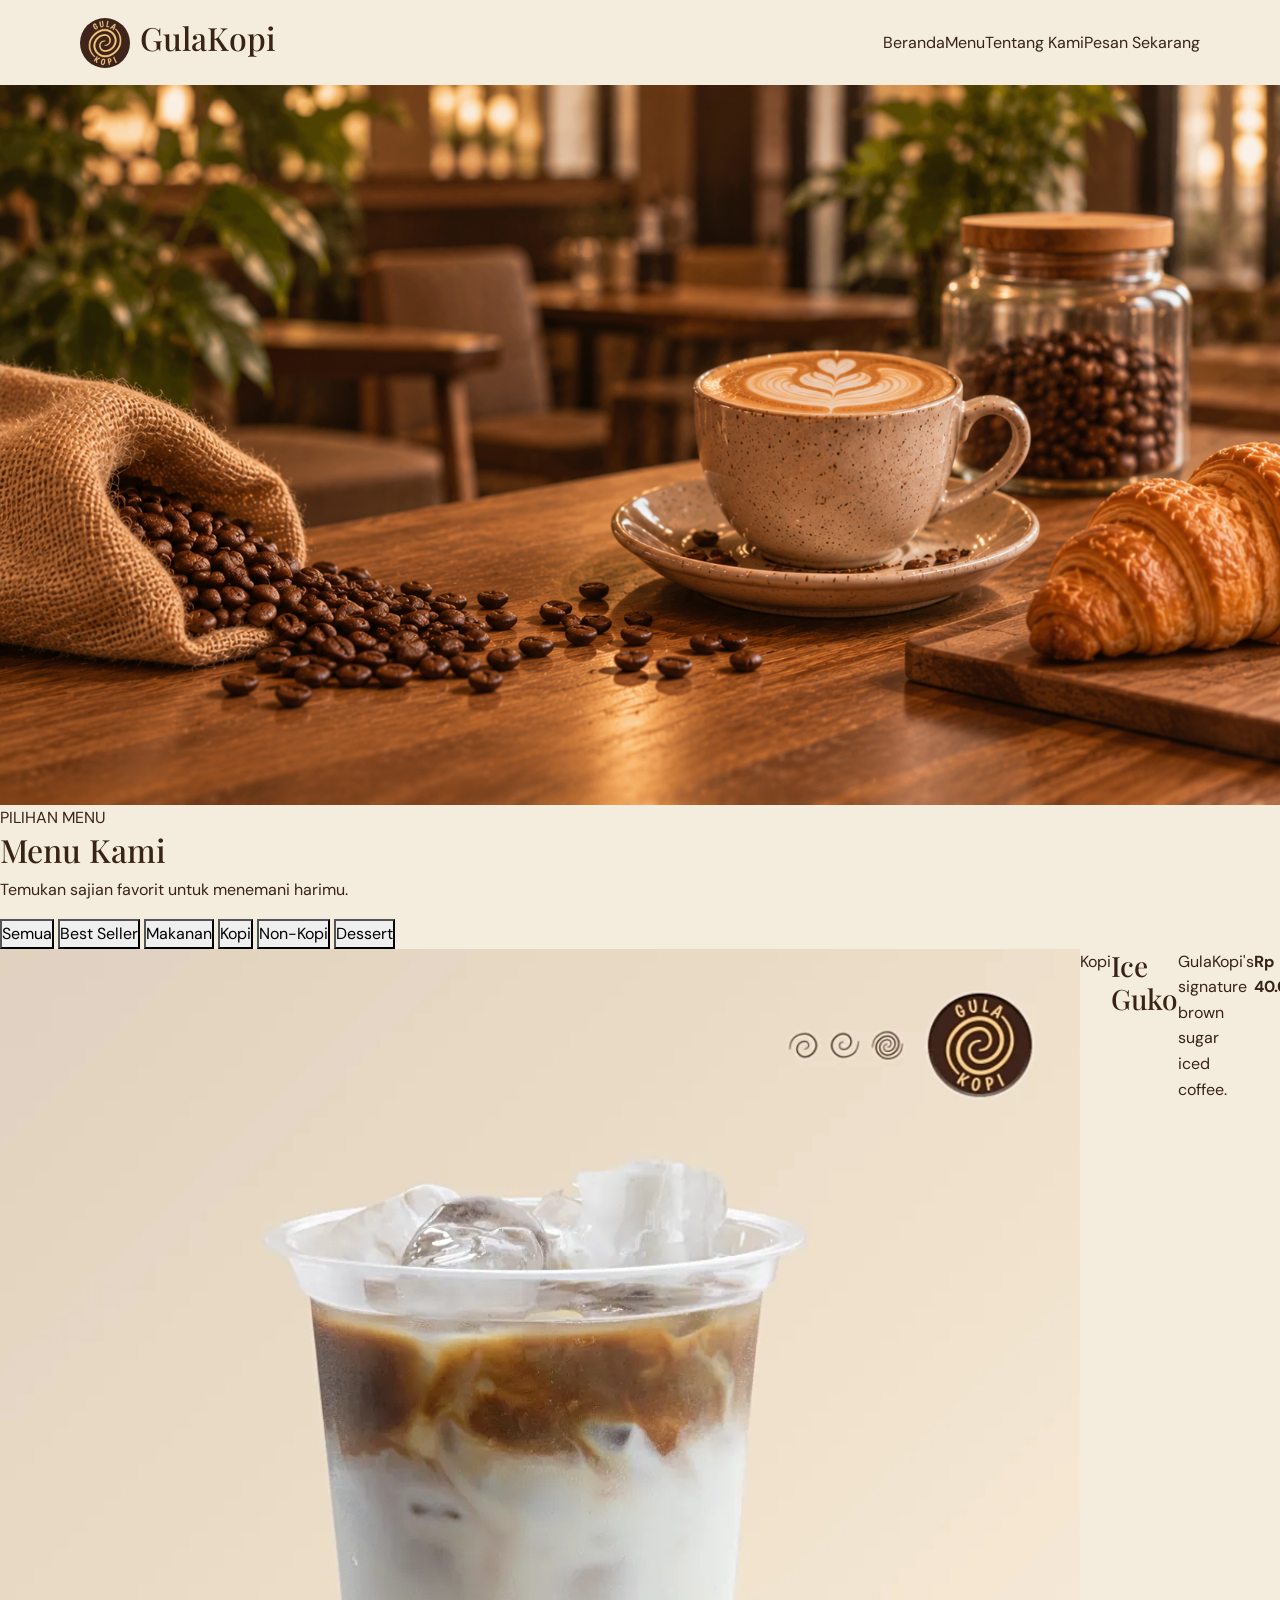
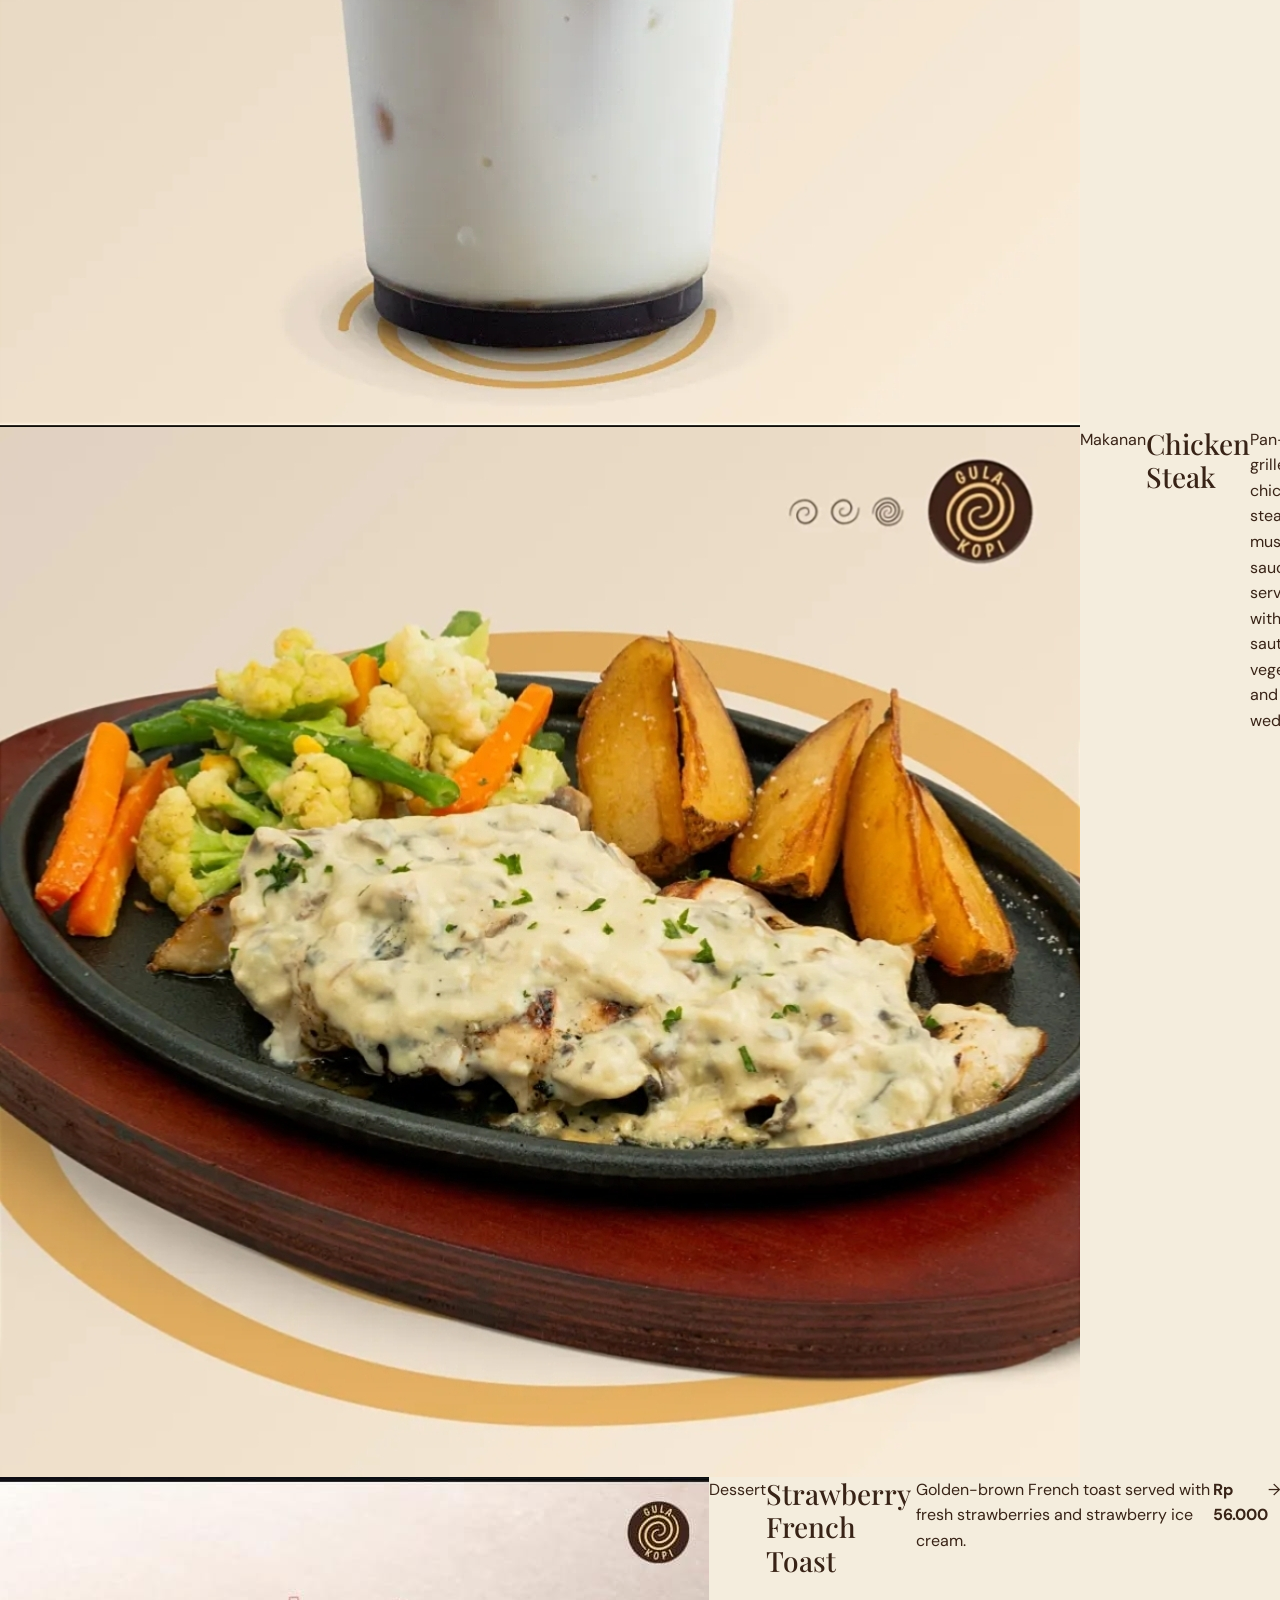
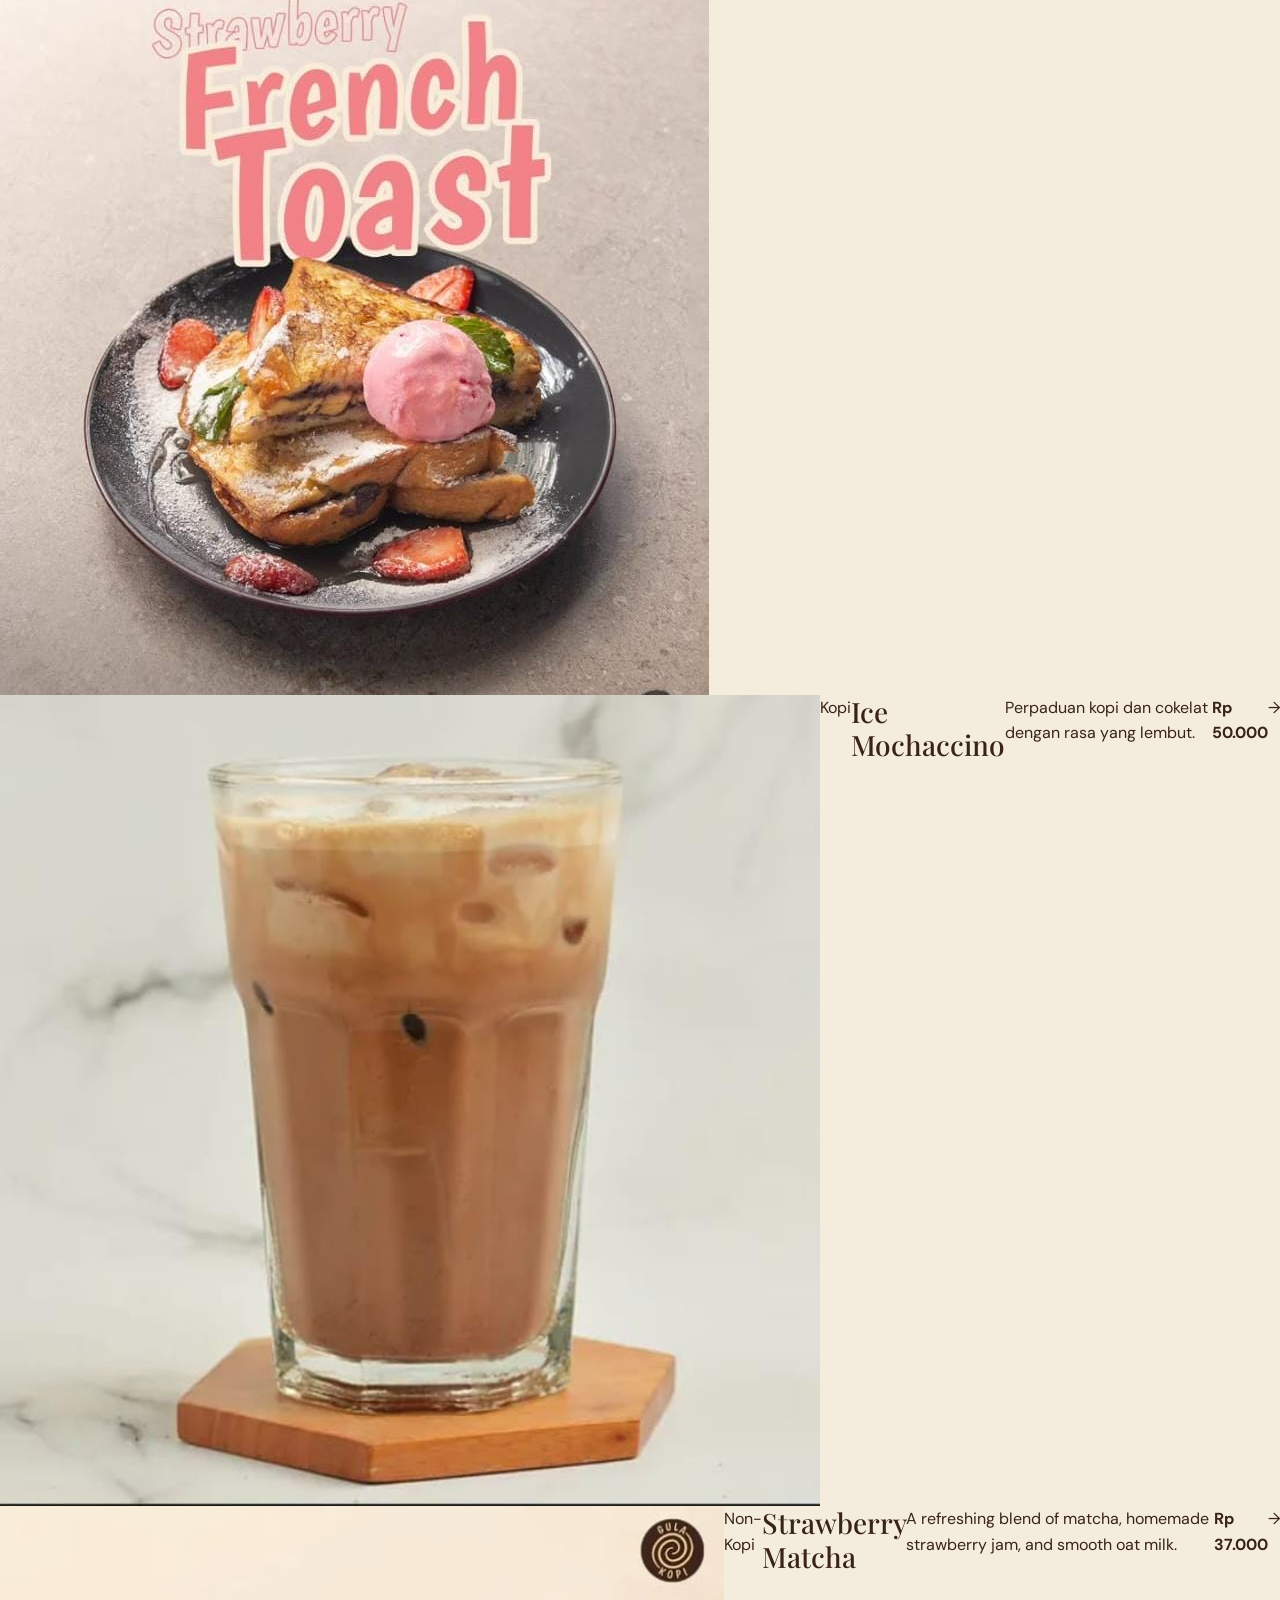
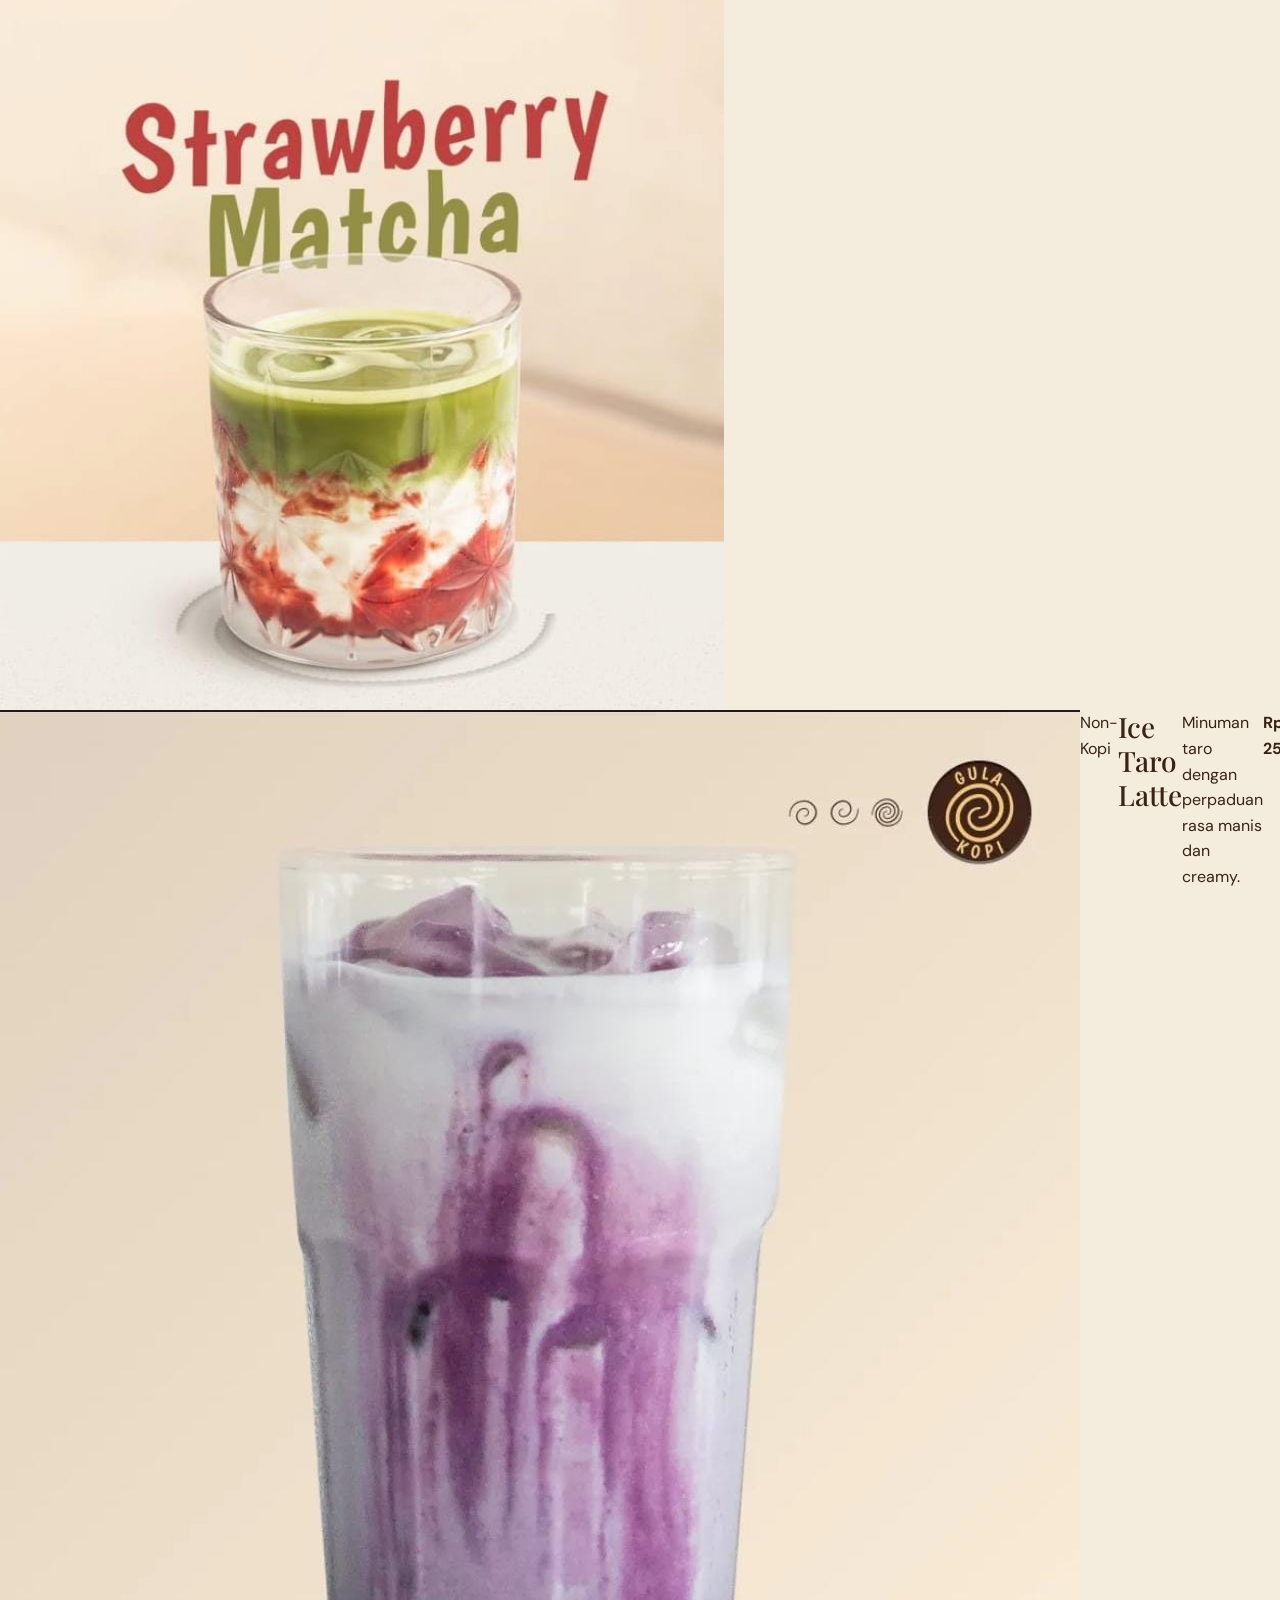
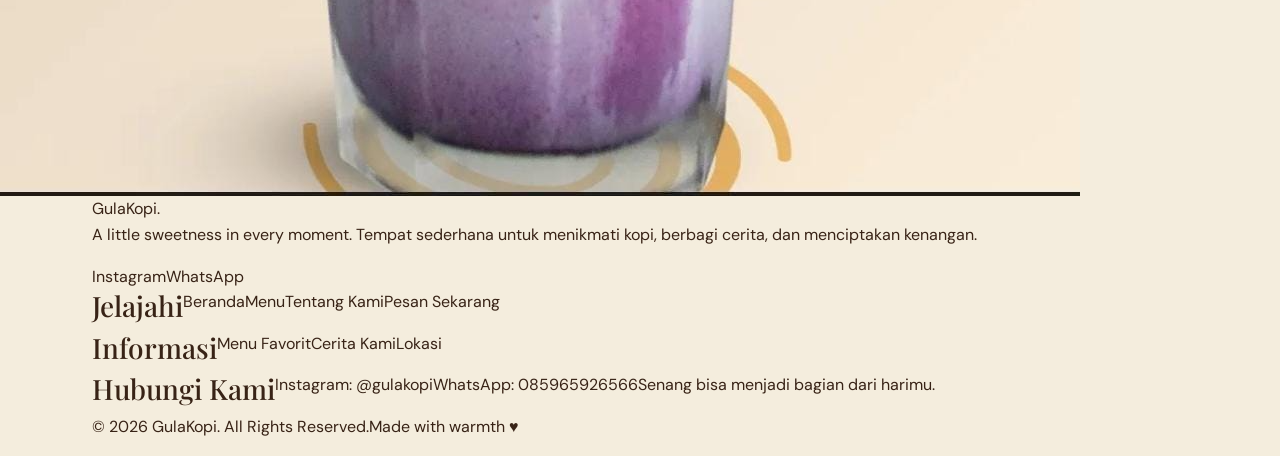
==== commit 4f4b827a: "perbaikan" ====
--- a/menu.html
+++ b/menu.html
@@ -1,330 +1,215 @@
-
 <!DOCTYPE html>
 <html lang="id">
 <head>
     <meta charset="UTF-8">
     <meta name="viewport" content="width=device-width, initial-scale=1.0">
-
+    <meta name="description" content="Lihat pilihan kopi, minuman, makanan, dan dessert GulaKopi.">
     <title>Menu - GulaKopi</title>
 
+    <link rel="stylesheet" href="https://cdn.jsdelivr.net/npm/bootstrap@5.3.3/dist/css/bootstrap.min.css">
     <link rel="stylesheet" href="style.css">
-
-    <link rel="preconnect" href="https://fonts.googleapis.com">
-    <link rel="preconnect" href="https://fonts.gstatic.com" crossorigin>
-
-    <link href="https://fonts.googleapis.com/css2?family=DM+Sans:wght@400;500;600;700&family=Playfair+Display:wght@500;600;700&display=swap" rel="stylesheet">
-    <link
-        rel="stylesheet"
-        href="https://cdnjs.cloudflare.com/ajax/libs/font-awesome/6.7.2/css/all.min.css">
+    <script src="menu.js" defer></script>
 </head>
-
 <body>
 
-    <!-- NAVBAR -->
     <header class="container navbar">
-
-        <div class="logo">
+        <div class="logo d-flex">
             <img src="gambar/logo.png" alt="Logo GulaKopi">
             <h2>GulaKopi</h2>
         </div>
 
-        <nav>
+        <nav class="d-flex">
             <a href="index.html">Beranda</a>
             <a href="menu.html" class="active">Menu</a>
             <a href="tentang.html">Tentang Kami</a>
             <a href="pesan.html" class="nav-button">Pesan Sekarang</a>
         </nav>
-
     </header>
 
-
-    <!-- HERO MENU -->
-    <section class="menu-hero">
-
-        <img
-            src="gambar/hero2.png"
-            alt="Kopi dan hidangan GulaKopi"
-            class="menu-hero-image"
-        >
-
+    <section class="menu-hero d-flex">
+        <img src="gambar/hero2.png" alt="Kopi dan hidangan GulaKopi" class="menu-hero-image">
         <div class="menu-hero-overlay"></div>
 
         <div class="menu-hero-content">
-
-            <span class="menu-hero-label">
-                MENU GULAKOPI
-            </span>
-
-            <h1>
-                Temukan<br>
-                Rasa Favoritmu
-            </h1>
+            <span class="menu-hero-label">MENU GULAKOPI</span>
+
+            <h1>Temukan<br>Rasa Favoritmu</h1>
 
             <p>
                 Nikmati pilihan kopi dan hidangan terbaik
                 yang dibuat untuk menemani setiap momenmu.
             </p>
 
-            <a href="#daftar-menu" class="menu-hero-button">
+            <a href="#daftar-menu" class="menu-hero-button d-inline-flex">
                 Jelajahi Menu <span>→</span>
             </a>
-
-        </div>
-
+        </div>
     </section>
 
-
-    <!-- DAFTAR MENU -->
     <main class="menu-section" id="daftar-menu">
-
         <div class="menu-heading">
-
             <span>PILIHAN MENU</span>
-
             <h2>Menu Kami</h2>
-
-            <p>
-                Temukan sajian favorit untuk menemani harimu.
-            </p>
-
-        </div>
-
-
-        <!-- FILTER KATEGORI -->
+            <p>Temukan sajian favorit untuk menemani harimu.</p>
+        </div>
+
         <div class="menu-filter">
-
-            <button class="filter-btn active" data-filter="semua">
-                Semua
-            </button>
-
-            <button class="filter-btn " data-filter="best seller">
-                Best Seller
-            </button>
-
-            <button class="filter-btn" data-filter="makanan">
-                Makanan
-            </button>
-
-            <button class="filter-btn" data-filter="kopi">
-                Kopi
-            </button>
-
-            <button class="filter-btn" data-filter="non-kopi">
-                Non-Kopi
-            </button>
-
-            
-
-        </div>
-
-
-        <!-- GRID MENU -->
-        <div class="menu-grid">
-
-            <!-- MENU 1 -->
-            <article class="menu-card" data-category="kopi">
-
-                <img src="gambar/guko.png" alt="Es Kopi Susu">
-
-                <div class="menu-card-content">
-
+            <button class="filter-btn active" data-filter="semua">Semua</button>
+            <button class="filter-btn" data-filter="best seller">Best Seller</button>
+            <button class="filter-btn" data-filter="makanan">Makanan</button>
+            <button class="filter-btn" data-filter="kopi">Kopi</button>
+            <button class="filter-btn" data-filter="non-kopi">Non-Kopi</button>
+            <button class="filter-btn" data-filter="dessert">Dessert</button>
+        </div>
+
+        <div class="menu-grid d-grid">
+            <article class="menu-card d-flex" data-category="kopi,best seller">
+                <img src="gambar/guko.png" alt="Ice Guko">
+
+                <div class="menu-card-content d-flex">
                     <span class="menu-category">Kopi</span>
-
                     <h3>Ice Guko</h3>
-
-                    <p>
-                     Gula kopi's signature brown sugar ice coffee
-                    </p>
-
-                    <div class="menu-card-bottom">
+                    <p>GulaKopi's signature brown sugar iced coffee.</p>
+
+                    <div class="menu-card-bottom d-flex">
                         <strong>Rp 40.000</strong>
                         <a href="pesan.html" aria-label="Pesan Ice Guko">→</a>
                     </div>
-
-                </div>
-            </article>
-
-
-            <!-- MENU 2 -->
-            <article class="menu-card" data-category="non-kopi">
-
-                <img src="gambar/steak.png" alt="Matcha Latte">
-
-                <div class="menu-card-content">
-
+                </div>
+            </article>
+
+            <article class="menu-card d-flex" data-category="makanan,best seller">
+                <img src="gambar/steak.png" alt="Chicken Steak">
+
+                <div class="menu-card-content d-flex">
                     <span class="menu-category">Makanan</span>
-
                     <h3>Chicken Steak</h3>
-
                     <p>
-                       pan grilled chicken steak topped with mushroom sauce,served with
-                sauted vegetables and potato wedges
+                        Pan-grilled chicken steak with mushroom sauce,
+                        served with sautéed vegetables and potato wedges.
                     </p>
 
-                    <div class="menu-card-bottom">
+                    <div class="menu-card-bottom d-flex">
                         <strong>Rp 91.000</strong>
                         <a href="pesan.html" aria-label="Pesan Chicken Steak">→</a>
                     </div>
-
-                </div>
-            </article>
-
-
-            <!-- MENU 3 -->
-            <article class="menu-card" data-category="dessert">
-
+                </div>
+            </article>
+
+            <article class="menu-card d-flex" data-category="dessert">
                 <img src="gambar/frenchtoast.png" alt="Strawberry French Toast">
 
-                <div class="menu-card-content">
-
+                <div class="menu-card-content d-flex">
                     <span class="menu-category">Dessert</span>
-
                     <h3>Strawberry French Toast</h3>
-
                     <p>
-                        Golden-brown French toast served with fresh strawberries and a scoop of strawberry ice cream, creating a sweet and delightful treat.
+                        Golden-brown French toast served with fresh strawberries
+                        and strawberry ice cream.
                     </p>
 
-                    <div class="menu-card-bottom">
+                    <div class="menu-card-bottom d-flex">
                         <strong>Rp 56.000</strong>
                         <a href="pesan.html" aria-label="Pesan Strawberry French Toast">→</a>
                     </div>
-
-                </div>
-            </article>
-
-
-            <!-- MENU 4 -->
-            <article class="menu-card" data-category="kopi">
-
-                <img src="gambar/mochaccino.png" alt="Mochaccino">
-
-                <div class="menu-card-content">
-
+                </div>
+            </article>
+
+            <article class="menu-card d-flex" data-category="kopi">
+                <img src="gambar/mochaccino.png" alt="Ice Mochaccino">
+
+                <div class="menu-card-content d-flex">
                     <span class="menu-category">Kopi</span>
-
                     <h3>Ice Mochaccino</h3>
-
-                    <p>
-                        Ice Mochaccino
-                    </p>
-
-                    <div class="menu-card-bottom">
+                    <p>Perpaduan kopi dan cokelat dengan rasa yang lembut.</p>
+
+                    <div class="menu-card-bottom d-flex">
                         <strong>Rp 50.000</strong>
                         <a href="pesan.html" aria-label="Pesan Ice Mochaccino">→</a>
                     </div>
-
-                </div>
-            </article>
-
-
-            <!-- MENU 5 -->
-            <article class="menu-card" data-category="non-kopi">
-
-                <img src="gambar/strwbrymatcha.png" alt="Strawberry Matcha  ">
-
-                <div class="menu-card-content">
-
+                </div>
+            </article>
+
+            <article class="menu-card d-flex" data-category="non-kopi">
+                <img src="gambar/strwbrymatcha.png" alt="Strawberry Matcha">
+
+                <div class="menu-card-content d-flex">
                     <span class="menu-category">Non-Kopi</span>
-
                     <h3>Strawberry Matcha</h3>
-
                     <p>
-                        A refreshing blend of matcha, homemade strawberry jam, and smooth oat milk. Fresh, creamy, and slightly fruity.
+                        A refreshing blend of matcha, homemade strawberry jam,
+                        and smooth oat milk.
                     </p>
 
-                    <div class="menu-card-bottom">
+                    <div class="menu-card-bottom d-flex">
                         <strong>Rp 37.000</strong>
                         <a href="pesan.html" aria-label="Pesan Strawberry Matcha">→</a>
                     </div>
-
-                </div>
-            </article>
-
-
-            <!-- MENU 6 -->
-            <article class="menu-card" data-category="non-kopi">
-
-                <img src="gambar/taro.png" alt="taro">
-
-                <div class="menu-card-content">
-
+                </div>
+            </article>
+
+            <article class="menu-card d-flex" data-category="non-kopi">
+                <img src="gambar/taro.png" alt="Ice Taro Latte">
+
+                <div class="menu-card-content d-flex">
                     <span class="menu-category">Non-Kopi</span>
-
                     <h3>Ice Taro Latte</h3>
-
-                    <p>
-                      Ice Taro Latte
-                    </p>
-
-                    <div class="menu-card-bottom">
+                    <p>Minuman taro dengan perpaduan rasa manis dan creamy.</p>
+
+                    <div class="menu-card-bottom d-flex">
                         <strong>Rp 25.000</strong>
                         <a href="pesan.html" aria-label="Pesan Ice Taro Latte">→</a>
                     </div>
-
-                </div>
-            </article>
-
-        </div>
-
+                </div>
+            </article>
+        </div>
     </main>
 
-
-    
-<footer class="site-footer">
-    <div class="container footer-main">
-
-        <!-- BRAND -->
-        <div class="footer-brand">
-            <a href="index.html" class="footer-logo">GulaKopi<span>.</span></a>
-
-            <p>
-                A little sweetness in every moment.
-                Tempat sederhana untuk menikmati kopi,
-                berbagi cerita, dan menciptakan kenangan.
-            </p>
-
-            <div class="footer-social">
-                <a href="https://www.instagram.com/gulakopi.bali/" aria-label="Instagram">Instagram</a>
-                <a href="https://wa.me/6285965926566" aria-label="WhatsApp">WhatsApp</a>
-            </div>
-        </div>
-
-        <!-- NAVIGASI -->
-        <div class="footer-column">
-            <h3>Jelajahi</h3>
-            <a href="index.html">Beranda</a>
-            <a href="menu.html">Menu</a>
-            <a href="tentangkami.html">Tentang Kami</a>
-            <a href="pesan.html">Pesan Sekarang</a>
-        </div>
-
-        <!-- INFORMASI -->
-        <div class="footer-column">
-            <h3>Informasi</h3>
-            <a href="menu.html">Menu Favorit</a>
-            <a href="tentangkami.html">Cerita Kami</a>
-            <a href="https://maps.app.goo.gl/hpy6t3GftVSqy1NN8" aria-label="Lokasi">Lokasi</a>
-        </div>
-
-        <!-- KONTAK -->
-        <div class="footer-column footer-contact">
-            <h3>Hubungi Kami</h3>
-            <p>Instagram: @gulakopi</p>
-            <p>WhatsApp: 085965926566</p>
-            <p>Senang bisa menjadi bagian dari harimu.</p>
-        </div>
-
-    </div>
-
-    <!-- BOTTOM -->
-    <div class="footer-bottom">
-        <div class="container footer-bottom-content">
-            <p>© 2026 GulaKopi. All Rights Reserved.</p>
-            <span>Made with warmth <span class="footer-heart">♥</span></span>
-        </div>
-    </div>
-</footer>
+    <footer class="site-footer">
+        <div class="container footer-main d-grid">
+            <div class="footer-brand">
+                <a href="index.html" class="footer-logo">GulaKopi<span>.</span></a>
+                <p>
+                    A little sweetness in every moment.
+                    Tempat sederhana untuk menikmati kopi,
+                    berbagi cerita, dan menciptakan kenangan.
+                </p>
+
+                <div class="footer-social d-flex">
+                    <a href="https://www.instagram.com/gulakopi.bali/" aria-label="Instagram">Instagram</a>
+                    <a href="https://wa.me/6285965926566" aria-label="WhatsApp">WhatsApp</a>
+                </div>
+            </div>
+
+            <div class="footer-column d-flex">
+                <h3>Jelajahi</h3>
+                <a href="index.html">Beranda</a>
+                <a href="menu.html">Menu</a>
+                <a href="tentang.html">Tentang Kami</a>
+                <a href="pesan.html">Pesan Sekarang</a>
+            </div>
+
+            <div class="footer-column d-flex">
+                <h3>Informasi</h3>
+                <a href="menu.html">Menu Favorit</a>
+                <a href="tentang.html">Cerita Kami</a>
+                <a href="https://maps.app.goo.gl/hpy6t3GftVSqy1NN8" aria-label="Lokasi">Lokasi</a>
+            </div>
+
+            <div class="footer-column footer-contact d-flex">
+                <h3>Hubungi Kami</h3>
+                <p>Instagram: @gulakopi</p>
+                <p>WhatsApp: 085965926566</p>
+                <p>Senang bisa menjadi bagian dari harimu.</p>
+            </div>
+        </div>
+
+        <div class="footer-bottom">
+            <div class="container footer-bottom-content d-flex">
+                <p>© 2026 GulaKopi. All Rights Reserved.</p>
+                <span>Made with warmth <span class="footer-heart">♥</span></span>
+            </div>
+        </div>
+    </footer>
 
 </body>
-</html>
+</html>
